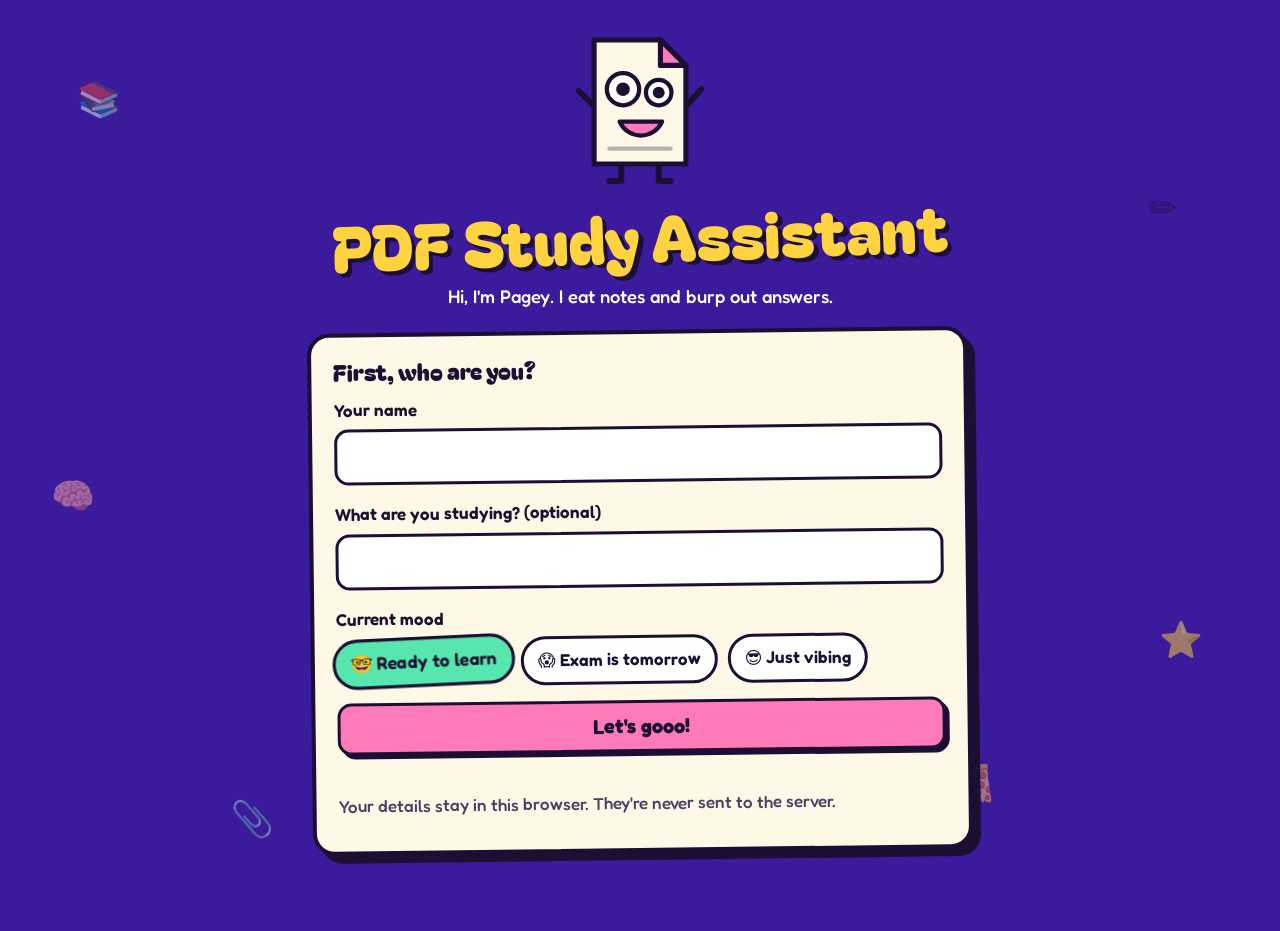
==== docs/index.html @ 6930dab0 "Remove confetti" ====
<!doctype html>
<html lang="en">
<head>
  <meta charset="utf-8">
  <meta name="viewport" content="width=device-width, initial-scale=1">
  <title>PDF Study Assistant</title>
  <link rel="preconnect" href="https://fonts.googleapis.com">
  <link rel="preconnect" href="https://fonts.gstatic.com" crossorigin>
  <link href="https://fonts.googleapis.com/css2?family=Bagel+Fat+One&family=Fredoka:wght@400;500;600;700&display=swap" rel="stylesheet">
  <style>
    :root {
      --bg: #3b1a9c;
      --ink: #1b1033;
      --paper: #fff8e7;
      --white: #ffffff;
      --yellow: #ffd23f;
      --pink: #ff7ab8;
      --mint: #57e6ad;
      --sky: #7fdcf7;
      --error: #a80f3b;
      --success: #0b6b45;
      --muted: #4b3f63;
      --title-font: "Bagel Fat One", "Comic Sans MS", system-ui, sans-serif;
      --body-font: "Fredoka", "Trebuchet MS", system-ui, sans-serif;
      --bounce: cubic-bezier(0.34, 1.7, 0.5, 1);
    }

    * { box-sizing: border-box; }
    [hidden] { display: none !important; }

    body {
      margin: 0;
      min-height: 100vh;
      padding: 28px 16px 56px;
      overflow-x: hidden;
      background: var(--bg);
      color: var(--ink);
      font: 500 17px/1.55 var(--body-font);
    }

    main { position: relative; z-index: 1; max-width: 660px; margin: 0 auto; }
    h1, h2 { margin: 0; font-family: var(--title-font); font-weight: 400; line-height: 1.1; }
    h2 { margin-bottom: 12px; font-size: 1.45rem; }

    /* Floating doodles behind everything. */
    .doodles { position: fixed; inset: 0; overflow: hidden; pointer-events: none; }
    .doodles span {
      position: absolute;
      font-size: 2.2rem;
      opacity: 0.5;
      animation: drift 9s ease-in-out infinite alternate;
    }
    .doodles span:nth-child(1) { top: 8%; left: 6%; }
    .doodles span:nth-child(2) { top: 20%; right: 8%; animation-delay: -2s; }
    .doodles span:nth-child(3) { top: 52%; left: 4%; animation-delay: -4s; }
    .doodles span:nth-child(4) { top: 68%; right: 6%; animation-delay: -6s; }
    .doodles span:nth-child(5) { bottom: 6%; left: 18%; animation-delay: -3s; }
    .doodles span:nth-child(6) { bottom: 10%; right: 22%; animation-delay: -7s; }

    /* The mascot: a small PDF page with googly eyes. */
    .mascot {
      display: block;
      overflow: visible;
      animation: bob 2.4s ease-in-out infinite;
      transform-origin: 50% 100%;
    }
    .mascot .eyes {
      animation: blink 4.5s infinite;
      transform-box: fill-box;
      transform-origin: center;
    }
    .mascot .pupil { transition: transform 0.08s linear; }
    .mascot .arm {
      animation: wave 1.2s ease-in-out infinite alternate;
      transform-box: fill-box;
      transform-origin: 0% 100%;
    }
    .mascot .mouth-oops { display: none; }
    .thinking .mascot { animation: think 0.7s ease-in-out infinite; }
    .happy .mascot { animation: jump 0.55s var(--bounce) 3; }
    .oops .mascot { animation: shake 0.45s ease-in-out 2; }
    .oops .mascot .mouth-smile { display: none; }
    .oops .mascot .mouth-oops { display: block; }

    /* Sticker-style cards. */
    .card {
      margin-bottom: 22px;
      padding: 22px;
      background: var(--paper);
      border: 4px solid var(--ink);
      border-radius: 22px;
      box-shadow: 8px 8px 0 var(--ink);
      animation: pop-in 0.55s var(--bounce) both;
    }
    .card.tilt-left { rotate: -0.7deg; }
    .card.tilt-right { rotate: 0.7deg; }
    .card.shake { animation: shake 0.4s ease-in-out; }

    /* Home page. */
    .hero { text-align: center; color: var(--white); margin-bottom: 20px; }
    .hero .mascot { width: 136px; margin: 0 auto 10px; }
    .hero h1 {
      font-size: clamp(2.5rem, 11vw, 4rem);
      color: var(--yellow);
      text-shadow: 4px 4px 0 var(--ink);
      rotate: -2deg;
    }
    .hero p { margin: 12px 0 0; font-size: 1.15rem; }

    label, legend { display: block; margin-bottom: 6px; padding: 0; font-weight: 600; }
    fieldset { margin: 0 0 16px; padding: 0; border: 0; }
    .field { margin-bottom: 16px; }

    input[type="text"], textarea {
      width: 100%;
      padding: 12px 14px;
      background: var(--white);
      color: var(--ink);
      border: 3px solid var(--ink);
      border-radius: 14px;
      font: inherit;
      transition: transform 0.15s var(--bounce), box-shadow 0.15s;
    }
    input[type="text"]:focus, textarea:focus {
      outline: none;
      transform: translate(-2px, -2px);
      box-shadow: 4px 4px 0 var(--pink);
    }
    textarea { min-height: 100px; resize: vertical; }

    /* Hidden from view, but still usable by keyboard and screen readers. */
    .visually-hidden {
      position: absolute;
      width: 1px;
      height: 1px;
      overflow: hidden;
      clip-path: inset(50%);
      white-space: nowrap;
    }

    .moods { display: flex; flex-wrap: wrap; gap: 10px; }
    .moods label { margin: 0; cursor: pointer; }
    .moods span {
      display: inline-block;
      padding: 8px 14px;
      background: var(--white);
      border: 3px solid var(--ink);
      border-radius: 999px;
      transition: transform 0.15s var(--bounce), background 0.15s;
    }
    .moods label:hover span { transform: rotate(-3deg) scale(1.05); }
    .moods input:checked + span { background: var(--mint); transform: rotate(-2deg) scale(1.05); }
    .moods input:focus-visible + span { outline: 3px solid var(--ink); outline-offset: 3px; }

    .buttons { display: flex; flex-wrap: wrap; gap: 12px; margin-top: 14px; }

    button, .file-button {
      display: inline-block;
      margin: 0;
      padding: 11px 20px;
      background: var(--yellow);
      color: var(--ink);
      border: 3px solid var(--ink);
      border-radius: 14px;
      box-shadow: 4px 4px 0 var(--ink);
      font: 700 1.05rem var(--body-font);
      cursor: pointer;
      transition: transform 0.12s var(--bounce), box-shadow 0.12s;
    }
    button:hover:not(:disabled), .file-button:hover { transform: translate(-2px, -2px) rotate(-1.5deg); box-shadow: 6px 6px 0 var(--ink); }
    button:active:not(:disabled), .file-button:active { transform: translate(4px, 4px) scale(0.97); box-shadow: 0 0 0 var(--ink); }
    button:disabled { opacity: 0.55; cursor: not-allowed; }
    button.pink { background: var(--pink); }
    button.sky, .file-button { background: var(--sky); }
    button.small { padding: 6px 12px; font-size: 0.92rem; box-shadow: 3px 3px 0 var(--ink); }
    #start-button { width: 100%; font-size: 1.25rem; }
    :focus-visible { outline: 3px solid var(--ink); outline-offset: 3px; }
    #file:focus-visible + .file-button { outline: 3px solid var(--ink); outline-offset: 3px; }

    #file-name { margin-left: 4px; overflow-wrap: anywhere; }
    .hint { margin: 0 0 10px; color: var(--muted); }
    .status { min-height: 1.55em; margin: 12px 0 0; font-weight: 600; color: var(--muted); }
    .status.error { color: var(--error); }
    .status.success { color: var(--success); }

    /* Study page. */
    .top-bar { display: flex; align-items: center; gap: 12px; margin-bottom: 20px; color: var(--white); }
    .top-bar .mascot-slot { flex: none; }
    .top-bar .mascot { width: 76px; }
    .top-bar div:not(.mascot-slot) { flex: 1; min-width: 0; }
    .top-bar h1 {
      font-size: clamp(1.5rem, 6vw, 2.1rem);
      color: var(--yellow);
      text-shadow: 3px 3px 0 var(--ink);
      overflow-wrap: anywhere;
    }
    .top-bar p { margin: 4px 0 0; overflow-wrap: anywhere; }

    /* pre-wrap keeps the line breaks in Gemini's answer. */
    #answer { margin: 0; white-space: pre-wrap; overflow-wrap: anywhere; }

    .leaving { animation: fly-out 0.35s ease-in both; }

    @keyframes drift { to { transform: translate(18px, -26px) rotate(22deg); } }
    @keyframes bob { 50% { transform: translateY(-7px) rotate(2deg); } }
    @keyframes blink { 0%, 94%, 100% { transform: scaleY(1); } 97% { transform: scaleY(0.08); } }
    @keyframes wave { to { transform: rotate(-24deg); } }
    @keyframes think { 25% { transform: rotate(-9deg) scale(1.04); } 75% { transform: rotate(9deg) scale(0.97); } }
    @keyframes jump { 45% { transform: translateY(-30px) scale(1.08, 0.94); } }
    @keyframes shake { 20%, 60% { transform: translateX(-8px); } 40%, 80% { transform: translateX(8px); } }
    @keyframes pop-in { from { opacity: 0; transform: scale(0.7) rotate(-4deg); } }
    @keyframes fly-out { to { opacity: 0; transform: translateY(-50px) rotate(4deg) scale(0.85); } }

    /* Respect visitors who turn animations off on their device. */
    @media (prefers-reduced-motion: reduce) {
      *, *::before, *::after { animation: none !important; transition: none !important; }
    }
  </style>
</head>
<body>
  <div class="doodles" aria-hidden="true">
    <span>📚</span><span>✏️</span><span>🧠</span><span>⭐</span><span>📎</span><span>🍕</span>
  </div>

  <!-- The mascot is drawn once here, then copied into each page. -->
  <template id="mascot-template">
    <svg class="mascot" viewBox="0 0 160 190" aria-hidden="true">
      <path d="M58 160v20h-14M102 160v20h14" fill="none" stroke="#1b1033" stroke-width="7" stroke-linecap="round" stroke-linejoin="round"/>
      <path d="M26 92 8 74" fill="none" stroke="#1b1033" stroke-width="7" stroke-linecap="round"/>
      <path class="arm" d="M134 92l18-20" fill="none" stroke="#1b1033" stroke-width="7" stroke-linecap="round"/>
      <path d="M26 14h78l30 30v116H26z" fill="#fff8e7" stroke="#1b1033" stroke-width="6" stroke-linejoin="round"/>
      <path d="M104 14v30h30z" fill="#ff7ab8" stroke="#1b1033" stroke-width="6" stroke-linejoin="round"/>
      <g class="eyes">
        <circle class="eye" cx="60" cy="72" r="19" fill="#fff" stroke="#1b1033" stroke-width="5"/>
        <circle class="eye" cx="102" cy="76" r="15" fill="#fff" stroke="#1b1033" stroke-width="5"/>
        <circle class="pupil" cx="60" cy="72" r="8" fill="#1b1033"/>
        <circle class="pupil" cx="102" cy="76" r="7" fill="#1b1033"/>
      </g>
      <path class="mouth-smile" d="M56 110c10 22 40 22 50 0z" fill="#ff7ab8" stroke="#1b1033" stroke-width="5" stroke-linejoin="round"/>
      <circle class="mouth-oops" cx="80" cy="118" r="10" fill="#1b1033"/>
      <path d="M44 142h72" stroke="#1b1033" stroke-width="5" stroke-linecap="round" opacity="0.3"/>
    </svg>
  </template>

  <main>
    <!-- Home page -->
    <div id="home-view">
      <header class="hero">
        <div class="mascot-slot"></div>
        <h1>PDF Study Assistant</h1>
        <p>Hi, I'm Pagey. I eat notes and burp out answers.</p>
      </header>

      <form id="profile-form" class="card tilt-left" novalidate>
        <h2>First, who are you?</h2>
        <div class="field">
          <label for="name">Your name</label>
          <input id="name" type="text" maxlength="40" autocomplete="given-name" required>
        </div>
        <div class="field">
          <label for="subject">What are you studying? (optional)</label>
          <input id="subject" type="text" maxlength="60" autocomplete="off">
        </div>
        <fieldset>
          <legend>Current mood</legend>
          <div class="moods">
            <label><input class="visually-hidden" type="radio" name="mood" value="ready" checked><span>🤓 Ready to learn</span></label>
            <label><input class="visually-hidden" type="radio" name="mood" value="panic"><span>😱 Exam is tomorrow</span></label>
            <label><input class="visually-hidden" type="radio" name="mood" value="vibes"><span>😎 Just vibing</span></label>
          </div>
        </fieldset>
        <button id="start-button" type="submit" class="pink">Let's gooo!</button>
        <p id="form-status" class="status error" role="alert"></p>
        <p class="hint">Your details stay in this browser. They're never sent to the server.</p>
      </form>
    </div>

    <!-- Main study page -->
    <div id="study-view" hidden>
      <header class="top-bar">
        <div class="mascot-slot"></div>
        <div>
          <h1 id="greeting"></h1>
          <p id="mood-line"></p>
        </div>
        <button id="change-button" type="button" class="small">Not you?</button>
      </header>

      <section class="card tilt-right">
        <h2 id="upload-heading">Feed me your notes</h2>
        <p class="hint">PDF only, up to 2 MB and 20 pages. I have a small tummy.</p>
        <input id="file" class="visually-hidden" type="file" accept="application/pdf,.pdf">
        <label for="file" class="file-button">Choose a PDF</label>
        <span id="file-name"></span>
        <div class="buttons">
          <button id="upload-button" type="button">Gobble it up!</button>
        </div>
        <p id="upload-status" class="status" role="status"></p>
      </section>

      <section id="ask-section" class="card tilt-left" hidden>
        <h2>Ask me anything</h2>
        <label for="question">Your question, up to 500 characters</label>
        <textarea id="question" maxlength="500"></textarea>
        <div class="buttons">
          <button id="ask-button" type="button" class="pink">Ask Pagey</button>
          <button id="quiz-button" type="button" class="sky">Quiz me!</button>
        </div>
        <p id="ask-status" class="status" role="status"></p>
      </section>

      <section id="answer-section" class="card tilt-right" hidden>
        <h2>Pagey says</h2>
        <p id="answer"></p>
      </section>
    </div>
  </main>

  <script>
    // The backend's address on Render. Use http://127.0.0.1:8000 to test locally.
    const API_URL = "https://pdf-study-assistant-ngor.onrender.com";

    const MAX_PDF_BYTES = 2 * 1024 * 1024;
    const QUIZ_REQUEST = "Make a quiz from these notes.";
    const PROFILE_KEY = "study-profile";
    const MOOD_LINES = {
      ready: "Love the energy. Let's learn something.",
      panic: "Deep breaths. We can still save this.",
      vibes: "No pressure. We're just hanging out with some notes.",
    };
    const THINKING_LINES = [
      "Chewing on your notes...",
      "Asking my two brain cells...",
      "Flipping pages very fast...",
      "Almost there, probably...",
    ];

    const reducedMotion = matchMedia("(prefers-reduced-motion: reduce)").matches;

    const homeView = document.getElementById("home-view");
    const studyView = document.getElementById("study-view");
    const profileForm = document.getElementById("profile-form");
    const nameInput = document.getElementById("name");
    const subjectInput = document.getElementById("subject");
    const formStatus = document.getElementById("form-status");
    const greeting = document.getElementById("greeting");
    const moodLine = document.getElementById("mood-line");
    const uploadHeading = document.getElementById("upload-heading");
    const changeButton = document.getElementById("change-button");
    const fileInput = document.getElementById("file");
    const fileName = document.getElementById("file-name");
    const uploadButton = document.getElementById("upload-button");
    const uploadStatus = document.getElementById("upload-status");
    const askSection = document.getElementById("ask-section");
    const questionInput = document.getElementById("question");
    const askButton = document.getElementById("ask-button");
    const quizButton = document.getElementById("quiz-button");
    const askStatus = document.getElementById("ask-status");
    const answerSection = document.getElementById("answer-section");
    const answerText = document.getElementById("answer");

    let docId = null; // set after a successful upload
    let moodTimer = null;

    // Put a copy of the mascot on each page.
    const mascotTemplate = document.getElementById("mascot-template");
    document.querySelectorAll(".mascot-slot").forEach((slot) => {
      slot.append(mascotTemplate.content.cloneNode(true));
    });

    // Changes Pagey's animation: "thinking", "happy", "oops", or "" for normal.
    function setMood(mood) {
      clearTimeout(moodTimer);
      document.body.classList.remove("thinking", "happy", "oops");
      if (mood) document.body.classList.add(mood);
      if (mood === "happy" || mood === "oops") {
        moodTimer = setTimeout(() => setMood(""), 1800);
      }
    }

    // Moves each pupil a little towards the mouse.
    function followPointer(event) {
      document.querySelectorAll(".mascot").forEach((mascot) => {
        const eyes = mascot.querySelectorAll(".eye");
        mascot.querySelectorAll(".pupil").forEach((pupil, index) => {
          const box = eyes[index].getBoundingClientRect();
          if (!box.width) return; // this mascot's page is hidden
          const x = event.clientX - (box.left + box.width / 2);
          const y = event.clientY - (box.top + box.height / 2);
          const angle = Math.atan2(y, x);
          const reach = Math.min(8, Math.hypot(x, y) / 20);
          pupil.style.transform = `translate(${Math.cos(angle) * reach}px, ${Math.sin(angle) * reach}px)`;
        });
      });
    }

    // Restarts a card's animation, for example when a new answer arrives.
    function replayAnimation(element, className) {
      element.classList.remove(className);
      void element.offsetWidth; // forces the browser to notice the removal
      element.classList.add(className);
    }

    // Browser storage can be blocked, so the page must work without it.
    function loadProfile() {
      try {
        return JSON.parse(localStorage.getItem(PROFILE_KEY));
      } catch {
        return null;
      }
    }

    function saveProfile(profile) {
      try {
        localStorage.setItem(PROFILE_KEY, JSON.stringify(profile));
      } catch {
        // Nothing to do: the visitor just retypes their name next time.
      }
    }

    function fillForm(profile) {
      if (!profile) return;
      nameInput.value = profile.name || "";
      subjectInput.value = profile.subject || "";
      const moodInput = profileForm.querySelector(`input[value="${profile.mood}"]`);
      if (moodInput) moodInput.checked = true;
    }

    // Plays the exit animation on one page, then shows the other.
    function switchView(from, to) {
      from.classList.add("leaving");
      setTimeout(() => {
        from.classList.remove("leaving");
        from.hidden = true;
        to.hidden = false;
        scrollTo(0, 0);
      }, reducedMotion ? 0 : 340);
    }

    function startStudying(event) {
      event.preventDefault();
      const name = nameInput.value.trim();
      if (!name) {
        formStatus.textContent = "Pagey needs a name to call you!";
        replayAnimation(profileForm, "shake");
        setMood("oops");
        nameInput.focus();
        return;
      }

      const subject = subjectInput.value.trim();
      const mood = new FormData(profileForm).get("mood");
      saveProfile({ name, subject, mood });

      // textContent shows names as plain text, so any HTML in them can't run.
      formStatus.textContent = "";
      greeting.textContent = `Hey ${name}!`;
      moodLine.textContent = MOOD_LINES[mood];
      uploadHeading.textContent = subject ? `Feed me your ${subject} notes` : "Feed me your notes";
      setMood("happy");
      switchView(homeView, studyView);
    }

    function showStatus(element, message, type = "") {
      element.textContent = message;
      element.className = `status ${type}`;
    }

    // Sends a request and turns every kind of failure into a readable message.
    async function callApi(path, options) {
      let response;
      try {
        response = await fetch(API_URL + path, options);
      } catch {
        throw new Error("Couldn't reach the server. Please try again in a minute.");
      }

      const data = await response.json().catch(() => ({}));
      if (!response.ok) {
        const hasMessage = typeof data.detail === "string";
        throw new Error(hasMessage ? data.detail : "Something went wrong. Please try again.");
      }
      return data;
    }

    function showError(element, message) {
      showStatus(element, message, "error");
      setMood("oops");
    }

    async function uploadPdf() {
      const file = fileInput.files[0];
      if (!file) {
        showError(uploadStatus, "Please choose a PDF first.");
        return;
      }
      // Checked again on the server, because browser code can be bypassed.
      if (file.size > MAX_PDF_BYTES) {
        showError(uploadStatus, "That PDF is too big. The limit is 2 MB.");
        return;
      }

      const formData = new FormData();
      formData.append("file", file);

      uploadButton.disabled = true;
      setMood("thinking");
      showStatus(uploadStatus, "Nom nom. This can take up to a minute if the server is asleep.");
      try {
        const data = await callApi("/upload", { method: "POST", body: formData });
        docId = data.doc_id;
        askSection.hidden = false;
        showStatus(uploadStatus, `Delicious! ${file.name} is ready.`, "success");
        setMood("happy");
      } catch (error) {
        showError(uploadStatus, error.message);
      } finally {
        uploadButton.disabled = false;
      }
    }

    async function askQuestion(question) {
      if (!question.trim()) {
        showError(askStatus, "Please type a question.");
        return;
      }

      askButton.disabled = true;
      quizButton.disabled = true;
      setMood("thinking");

      // Shows a new silly line every couple of seconds while we wait.
      let lineNumber = 0;
      showStatus(askStatus, THINKING_LINES[0]);
      const thinkingTimer = setInterval(() => {
        lineNumber = (lineNumber + 1) % THINKING_LINES.length;
        showStatus(askStatus, THINKING_LINES[lineNumber]);
      }, 2000);

      try {
        const data = await callApi("/ask", {
          method: "POST",
          headers: { "Content-Type": "application/json" },
          body: JSON.stringify({ doc_id: docId, question }),
        });
        clearInterval(thinkingTimer);
        // textContent shows the answer as plain text, so any HTML in it can't run.
        answerText.textContent = data.answer;
        answerSection.hidden = false;
        replayAnimation(answerSection, "card");
        showStatus(askStatus, "");
        setMood("happy");
        answerSection.scrollIntoView({ behavior: reducedMotion ? "auto" : "smooth", block: "nearest" });
      } catch (error) {
        clearInterval(thinkingTimer);
        showError(askStatus, error.message);
      } finally {
        askButton.disabled = false;
        quizButton.disabled = false;
      }
    }

    profileForm.addEventListener("submit", startStudying);
    changeButton.addEventListener("click", () => switchView(studyView, homeView));
    fileInput.addEventListener("change", () => {
      fileName.textContent = fileInput.files[0] ? fileInput.files[0].name : "";
    });
    uploadButton.addEventListener("click", uploadPdf);
    askButton.addEventListener("click", () => askQuestion(questionInput.value));
    quizButton.addEventListener("click", () => askQuestion(QUIZ_REQUEST));
    if (!reducedMotion) addEventListener("pointermove", followPointer);

    fillForm(loadProfile());
  </script>
</body>
</html>
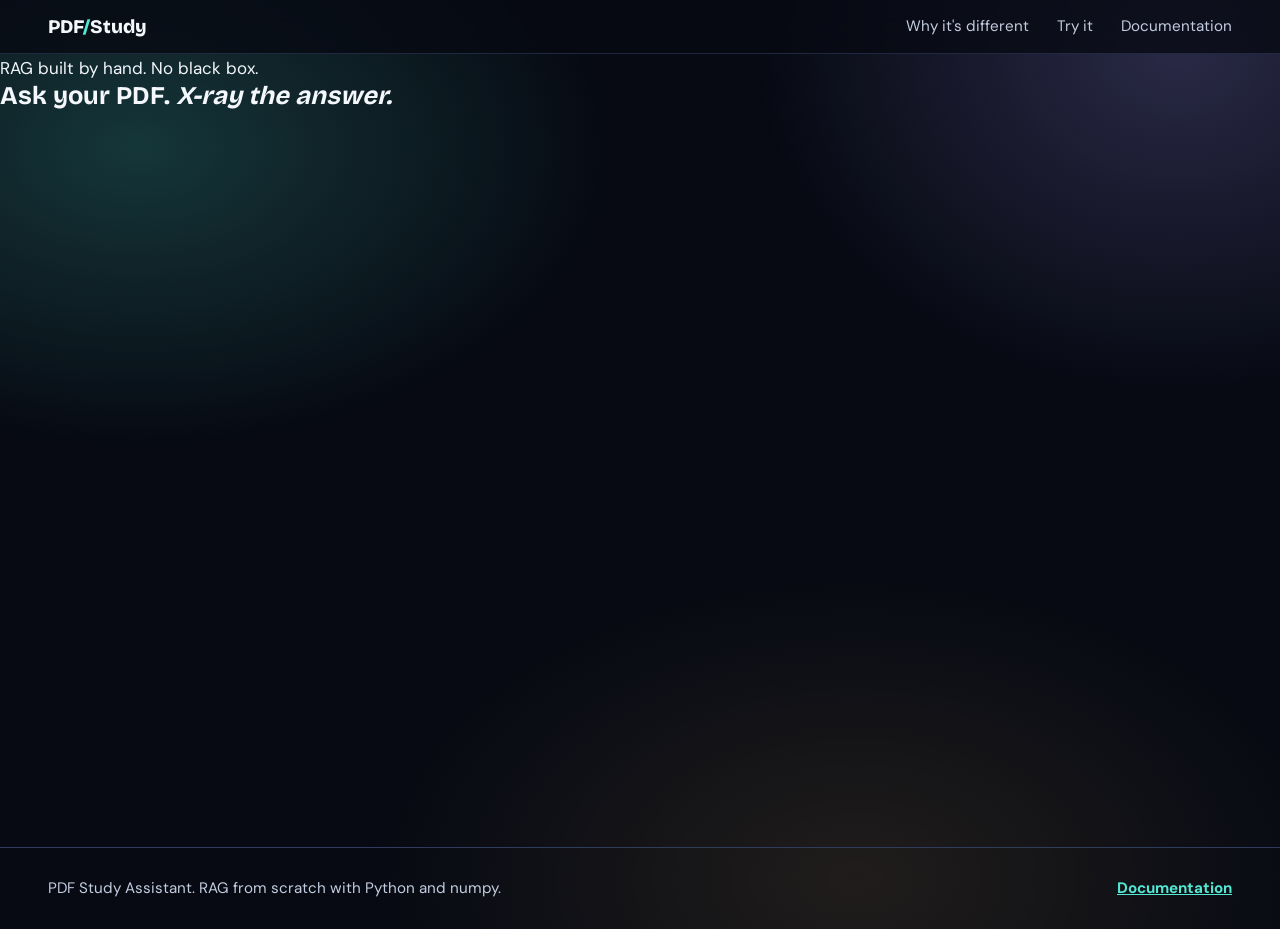
==== commit 14c3880b: "feat: add main page structure" ====
--- a/docs/index.html
+++ b/docs/index.html
@@ -4,573 +4,138 @@
   <meta charset="utf-8">
   <meta name="viewport" content="width=device-width, initial-scale=1">
   <title>PDF Study Assistant</title>
+  <meta name="description" content="Ask questions about your PDF. Every answer comes from your document, with page numbers, and an X-ray view of how it was found.">
+  <script>document.documentElement.classList.add("js");</script>
   <link rel="preconnect" href="https://fonts.googleapis.com">
   <link rel="preconnect" href="https://fonts.gstatic.com" crossorigin>
-  <link href="https://fonts.googleapis.com/css2?family=Bagel+Fat+One&family=Fredoka:wght@400;500;600;700&display=swap" rel="stylesheet">
-  <style>
-    :root {
-      --bg: #3b1a9c;
-      --ink: #1b1033;
-      --paper: #fff8e7;
-      --white: #ffffff;
-      --yellow: #ffd23f;
-      --pink: #ff7ab8;
-      --mint: #57e6ad;
-      --sky: #7fdcf7;
-      --error: #a80f3b;
-      --success: #0b6b45;
-      --muted: #4b3f63;
-      --title-font: "Bagel Fat One", "Comic Sans MS", system-ui, sans-serif;
-      --body-font: "Fredoka", "Trebuchet MS", system-ui, sans-serif;
-      --bounce: cubic-bezier(0.34, 1.7, 0.5, 1);
-    }
-
-    * { box-sizing: border-box; }
-    [hidden] { display: none !important; }
-
-    body {
-      margin: 0;
-      min-height: 100vh;
-      padding: 28px 16px 56px;
-      overflow-x: hidden;
-      background: var(--bg);
-      color: var(--ink);
-      font: 500 17px/1.55 var(--body-font);
-    }
-
-    main { position: relative; z-index: 1; max-width: 660px; margin: 0 auto; }
-    h1, h2 { margin: 0; font-family: var(--title-font); font-weight: 400; line-height: 1.1; }
-    h2 { margin-bottom: 12px; font-size: 1.45rem; }
-
-    /* Floating doodles behind everything. */
-    .doodles { position: fixed; inset: 0; overflow: hidden; pointer-events: none; }
-    .doodles span {
-      position: absolute;
-      font-size: 2.2rem;
-      opacity: 0.5;
-      animation: drift 9s ease-in-out infinite alternate;
-    }
-    .doodles span:nth-child(1) { top: 8%; left: 6%; }
-    .doodles span:nth-child(2) { top: 20%; right: 8%; animation-delay: -2s; }
-    .doodles span:nth-child(3) { top: 52%; left: 4%; animation-delay: -4s; }
-    .doodles span:nth-child(4) { top: 68%; right: 6%; animation-delay: -6s; }
-    .doodles span:nth-child(5) { bottom: 6%; left: 18%; animation-delay: -3s; }
-    .doodles span:nth-child(6) { bottom: 10%; right: 22%; animation-delay: -7s; }
-
-    /* The mascot: a small PDF page with googly eyes. */
-    .mascot {
-      display: block;
-      overflow: visible;
-      animation: bob 2.4s ease-in-out infinite;
-      transform-origin: 50% 100%;
-    }
-    .mascot .eyes {
-      animation: blink 4.5s infinite;
-      transform-box: fill-box;
-      transform-origin: center;
-    }
-    .mascot .pupil { transition: transform 0.08s linear; }
-    .mascot .arm {
-      animation: wave 1.2s ease-in-out infinite alternate;
-      transform-box: fill-box;
-      transform-origin: 0% 100%;
-    }
-    .mascot .mouth-oops { display: none; }
-    .thinking .mascot { animation: think 0.7s ease-in-out infinite; }
-    .happy .mascot { animation: jump 0.55s var(--bounce) 3; }
-    .oops .mascot { animation: shake 0.45s ease-in-out 2; }
-    .oops .mascot .mouth-smile { display: none; }
-    .oops .mascot .mouth-oops { display: block; }
-
-    /* Sticker-style cards. */
-    .card {
-      margin-bottom: 22px;
-      padding: 22px;
-      background: var(--paper);
-      border: 4px solid var(--ink);
-      border-radius: 22px;
-      box-shadow: 8px 8px 0 var(--ink);
-      animation: pop-in 0.55s var(--bounce) both;
-    }
-    .card.tilt-left { rotate: -0.7deg; }
-    .card.tilt-right { rotate: 0.7deg; }
-    .card.shake { animation: shake 0.4s ease-in-out; }
-
-    /* Home page. */
-    .hero { text-align: center; color: var(--white); margin-bottom: 20px; }
-    .hero .mascot { width: 136px; margin: 0 auto 10px; }
-    .hero h1 {
-      font-size: clamp(2.5rem, 11vw, 4rem);
-      color: var(--yellow);
-      text-shadow: 4px 4px 0 var(--ink);
-      rotate: -2deg;
-    }
-    .hero p { margin: 12px 0 0; font-size: 1.15rem; }
-
-    label, legend { display: block; margin-bottom: 6px; padding: 0; font-weight: 600; }
-    fieldset { margin: 0 0 16px; padding: 0; border: 0; }
-    .field { margin-bottom: 16px; }
-
-    input[type="text"], textarea {
-      width: 100%;
-      padding: 12px 14px;
-      background: var(--white);
-      color: var(--ink);
-      border: 3px solid var(--ink);
-      border-radius: 14px;
-      font: inherit;
-      transition: transform 0.15s var(--bounce), box-shadow 0.15s;
-    }
-    input[type="text"]:focus, textarea:focus {
-      outline: none;
-      transform: translate(-2px, -2px);
-      box-shadow: 4px 4px 0 var(--pink);
-    }
-    textarea { min-height: 100px; resize: vertical; }
-
-    /* Hidden from view, but still usable by keyboard and screen readers. */
-    .visually-hidden {
-      position: absolute;
-      width: 1px;
-      height: 1px;
-      overflow: hidden;
-      clip-path: inset(50%);
-      white-space: nowrap;
-    }
-
-    .moods { display: flex; flex-wrap: wrap; gap: 10px; }
-    .moods label { margin: 0; cursor: pointer; }
-    .moods span {
-      display: inline-block;
-      padding: 8px 14px;
-      background: var(--white);
-      border: 3px solid var(--ink);
-      border-radius: 999px;
-      transition: transform 0.15s var(--bounce), background 0.15s;
-    }
-    .moods label:hover span { transform: rotate(-3deg) scale(1.05); }
-    .moods input:checked + span { background: var(--mint); transform: rotate(-2deg) scale(1.05); }
-    .moods input:focus-visible + span { outline: 3px solid var(--ink); outline-offset: 3px; }
-
-    .buttons { display: flex; flex-wrap: wrap; gap: 12px; margin-top: 14px; }
-
-    button, .file-button {
-      display: inline-block;
-      margin: 0;
-      padding: 11px 20px;
-      background: var(--yellow);
-      color: var(--ink);
-      border: 3px solid var(--ink);
-      border-radius: 14px;
-      box-shadow: 4px 4px 0 var(--ink);
-      font: 700 1.05rem var(--body-font);
-      cursor: pointer;
-      transition: transform 0.12s var(--bounce), box-shadow 0.12s;
-    }
-    button:hover:not(:disabled), .file-button:hover { transform: translate(-2px, -2px) rotate(-1.5deg); box-shadow: 6px 6px 0 var(--ink); }
-    button:active:not(:disabled), .file-button:active { transform: translate(4px, 4px) scale(0.97); box-shadow: 0 0 0 var(--ink); }
-    button:disabled { opacity: 0.55; cursor: not-allowed; }
-    button.pink { background: var(--pink); }
-    button.sky, .file-button { background: var(--sky); }
-    button.small { padding: 6px 12px; font-size: 0.92rem; box-shadow: 3px 3px 0 var(--ink); }
-    #start-button { width: 100%; font-size: 1.25rem; }
-    :focus-visible { outline: 3px solid var(--ink); outline-offset: 3px; }
-    #file:focus-visible + .file-button { outline: 3px solid var(--ink); outline-offset: 3px; }
-
-    #file-name { margin-left: 4px; overflow-wrap: anywhere; }
-    .hint { margin: 0 0 10px; color: var(--muted); }
-    .status { min-height: 1.55em; margin: 12px 0 0; font-weight: 600; color: var(--muted); }
-    .status.error { color: var(--error); }
-    .status.success { color: var(--success); }
-
-    /* Study page. */
-    .top-bar { display: flex; align-items: center; gap: 12px; margin-bottom: 20px; color: var(--white); }
-    .top-bar .mascot-slot { flex: none; }
-    .top-bar .mascot { width: 76px; }
-    .top-bar div:not(.mascot-slot) { flex: 1; min-width: 0; }
-    .top-bar h1 {
-      font-size: clamp(1.5rem, 6vw, 2.1rem);
-      color: var(--yellow);
-      text-shadow: 3px 3px 0 var(--ink);
-      overflow-wrap: anywhere;
-    }
-    .top-bar p { margin: 4px 0 0; overflow-wrap: anywhere; }
-
-    /* pre-wrap keeps the line breaks in Gemini's answer. */
-    #answer { margin: 0; white-space: pre-wrap; overflow-wrap: anywhere; }
-
-    .leaving { animation: fly-out 0.35s ease-in both; }
-
-    @keyframes drift { to { transform: translate(18px, -26px) rotate(22deg); } }
-    @keyframes bob { 50% { transform: translateY(-7px) rotate(2deg); } }
-    @keyframes blink { 0%, 94%, 100% { transform: scaleY(1); } 97% { transform: scaleY(0.08); } }
-    @keyframes wave { to { transform: rotate(-24deg); } }
-    @keyframes think { 25% { transform: rotate(-9deg) scale(1.04); } 75% { transform: rotate(9deg) scale(0.97); } }
-    @keyframes jump { 45% { transform: translateY(-30px) scale(1.08, 0.94); } }
-    @keyframes shake { 20%, 60% { transform: translateX(-8px); } 40%, 80% { transform: translateX(8px); } }
-    @keyframes pop-in { from { opacity: 0; transform: scale(0.7) rotate(-4deg); } }
-    @keyframes fly-out { to { opacity: 0; transform: translateY(-50px) rotate(4deg) scale(0.85); } }
-
-    /* Respect visitors who turn animations off on their device. */
-    @media (prefers-reduced-motion: reduce) {
-      *, *::before, *::after { animation: none !important; transition: none !important; }
-    }
-  </style>
+  <link href="https://fonts.googleapis.com/css2?family=Bricolage+Grotesque:opsz,wght@12..96,600;12..96,800&family=DM+Sans:wght@400;500;700&family=JetBrains+Mono:wght@400;600&display=swap" rel="stylesheet">
+  <link rel="stylesheet" href="css/base.css">
+  <link rel="stylesheet" href="css/app.css">
 </head>
 <body>
-  <div class="doodles" aria-hidden="true">
-    <span>📚</span><span>✏️</span><span>🧠</span><span>⭐</span><span>📎</span><span>🍕</span>
-  </div>
+  <div class="bg-gradient" aria-hidden="true"></div>
+  <canvas id="particles" aria-hidden="true"></canvas>
 
-  <!-- The mascot is drawn once here, then copied into each page. -->
-  <template id="mascot-template">
-    <svg class="mascot" viewBox="0 0 160 190" aria-hidden="true">
-      <path d="M58 160v20h-14M102 160v20h14" fill="none" stroke="#1b1033" stroke-width="7" stroke-linecap="round" stroke-linejoin="round"/>
-      <path d="M26 92 8 74" fill="none" stroke="#1b1033" stroke-width="7" stroke-linecap="round"/>
-      <path class="arm" d="M134 92l18-20" fill="none" stroke="#1b1033" stroke-width="7" stroke-linecap="round"/>
-      <path d="M26 14h78l30 30v116H26z" fill="#fff8e7" stroke="#1b1033" stroke-width="6" stroke-linejoin="round"/>
-      <path d="M104 14v30h30z" fill="#ff7ab8" stroke="#1b1033" stroke-width="6" stroke-linejoin="round"/>
-      <g class="eyes">
-        <circle class="eye" cx="60" cy="72" r="19" fill="#fff" stroke="#1b1033" stroke-width="5"/>
-        <circle class="eye" cx="102" cy="76" r="15" fill="#fff" stroke="#1b1033" stroke-width="5"/>
-        <circle class="pupil" cx="60" cy="72" r="8" fill="#1b1033"/>
-        <circle class="pupil" cx="102" cy="76" r="7" fill="#1b1033"/>
-      </g>
-      <path class="mouth-smile" d="M56 110c10 22 40 22 50 0z" fill="#ff7ab8" stroke="#1b1033" stroke-width="5" stroke-linejoin="round"/>
-      <circle class="mouth-oops" cx="80" cy="118" r="10" fill="#1b1033"/>
-      <path d="M44 142h72" stroke="#1b1033" stroke-width="5" stroke-linecap="round" opacity="0.3"/>
-    </svg>
-  </template>
+  <header class="nav">
+    <a class="brand" href="#top">PDF<span>/</span>Study</a>
+    <nav aria-label="Main">
+      <a href="#why">Why it's different</a>
+      <a href="#assistant">Try it</a>
+      <a href="documentation.html">Documentation</a>
+    </nav>
+  </header>
 
-  <main>
-    <!-- Home page -->
-    <div id="home-view">
-      <header class="hero">
-        <div class="mascot-slot"></div>
-        <h1>PDF Study Assistant</h1>
-        <p>Hi, I'm Pagey. I eat notes and burp out answers.</p>
-      </header>
+  <main id="top">
+    <section class="hero">
+      <p class="eyebrow">RAG built by hand. No black box.</p>
+      <h1 class="hero-title" data-words>Ask your PDF. <em>X-ray the answer.</em></h1>
+      <p class="hero-text reveal">Upload your notes and ask anything. Answers come only from your document, with page numbers, and you can watch every step of the search.</p>
+      <div class="hero-actions reveal">
+        <a class="button primary" href="#assistant">Upload a PDF</a>
+        <a class="button ghost" href="documentation.html">Learn how it works</a>
+      </div>
+      <ol class="flow reveal" aria-label="The pipeline: question, vector, scores, top 3, answer">
+        <li>Question</li><li>Vector</li><li>Scores</li><li>Top 3</li><li>Answer</li>
+      </ol>
+    </section>
 
-      <form id="profile-form" class="card tilt-left" novalidate>
-        <h2>First, who are you?</h2>
-        <div class="field">
-          <label for="name">Your name</label>
-          <input id="name" type="text" maxlength="40" autocomplete="given-name" required>
+    <section class="features" id="why">
+      <h2 class="section-title reveal">Three promises</h2>
+      <div class="feature-grid">
+        <article class="feature reveal">
+          <span class="feature-tag">01</span>
+          <h3>Citations</h3>
+          <p>Every answer shows the exact passages it used and the page they came from. You can check it yourself.</p>
+        </article>
+        <article class="feature reveal">
+          <span class="feature-tag">02</span>
+          <h3>RAG X-ray</h3>
+          <p>See your question become numbers, get compared with your document, and turn into an answer. All real data.</p>
+        </article>
+        <article class="feature reveal">
+          <span class="feature-tag">03</span>
+          <h3>No guessing</h3>
+          <p>If the answer isn't in your PDF, it says "Not found in your document". It won't make something up.</p>
+        </article>
+      </div>
+    </section>
+
+    <section class="assistant" id="assistant">
+      <h2 class="section-title reveal">Try it</h2>
+      <div class="workspace">
+        <div class="column">
+          <div class="card reveal" id="upload-card">
+            <h3>1. Upload your PDF</h3>
+            <label class="dropzone" id="dropzone">
+              <input type="file" id="file-input" accept="application/pdf,.pdf">
+              <strong id="dropzone-title">Drop a PDF here, or tap to choose</strong>
+              <span id="dropzone-hint">Up to 2 MB and 20 pages. It must have real text, not scanned images.</span>
+            </label>
+            <p class="status" id="upload-status" role="status"></p>
+          </div>
+
+          <div class="card reveal">
+            <h3>2. Ask a question</h3>
+            <div class="chat" id="chat" aria-live="polite">
+              <p class="chat-empty" id="chat-empty">Your answers and their sources will appear here.</p>
+            </div>
+            <form id="ask-form">
+              <label class="sr-only" for="question">Your question</label>
+              <textarea id="question" rows="2" maxlength="500" placeholder="Upload a PDF first" disabled></textarea>
+              <div class="ask-row">
+                <span class="counter" id="counter">0 / 500</span>
+                <button class="button primary" id="ask-button" type="submit" disabled>Ask</button>
+              </div>
+            </form>
+          </div>
         </div>
-        <div class="field">
-          <label for="subject">What are you studying? (optional)</label>
-          <input id="subject" type="text" maxlength="60" autocomplete="off">
-        </div>
-        <fieldset>
-          <legend>Current mood</legend>
-          <div class="moods">
-            <label><input class="visually-hidden" type="radio" name="mood" value="ready" checked><span>🤓 Ready to learn</span></label>
-            <label><input class="visually-hidden" type="radio" name="mood" value="panic"><span>😱 Exam is tomorrow</span></label>
-            <label><input class="visually-hidden" type="radio" name="mood" value="vibes"><span>😎 Just vibing</span></label>
+
+        <aside class="card xray reveal" id="xray" aria-label="RAG X-ray">
+          <div class="xray-head">
+            <h3>RAG X-ray</h3>
+            <button class="button small ghost" id="xray-replay" type="button" hidden>Replay</button>
           </div>
-        </fieldset>
-        <button id="start-button" type="submit" class="pink">Let's gooo!</button>
-        <p id="form-status" class="status error" role="alert"></p>
-        <p class="hint">Your details stay in this browser. They're never sent to the server.</p>
-      </form>
-    </div>
-
-    <!-- Main study page -->
-    <div id="study-view" hidden>
-      <header class="top-bar">
-        <div class="mascot-slot"></div>
-        <div>
-          <h1 id="greeting"></h1>
-          <p id="mood-line"></p>
-        </div>
-        <button id="change-button" type="button" class="small">Not you?</button>
-      </header>
-
-      <section class="card tilt-right">
-        <h2 id="upload-heading">Feed me your notes</h2>
-        <p class="hint">PDF only, up to 2 MB and 20 pages. I have a small tummy.</p>
-        <input id="file" class="visually-hidden" type="file" accept="application/pdf,.pdf">
-        <label for="file" class="file-button">Choose a PDF</label>
-        <span id="file-name"></span>
-        <div class="buttons">
-          <button id="upload-button" type="button">Gobble it up!</button>
-        </div>
-        <p id="upload-status" class="status" role="status"></p>
-      </section>
-
-      <section id="ask-section" class="card tilt-left" hidden>
-        <h2>Ask me anything</h2>
-        <label for="question">Your question, up to 500 characters</label>
-        <textarea id="question" maxlength="500"></textarea>
-        <div class="buttons">
-          <button id="ask-button" type="button" class="pink">Ask Pagey</button>
-          <button id="quiz-button" type="button" class="sky">Quiz me!</button>
-        </div>
-        <p id="ask-status" class="status" role="status"></p>
-      </section>
-
-      <section id="answer-section" class="card tilt-right" hidden>
-        <h2>Pagey says</h2>
-        <p id="answer"></p>
-      </section>
-    </div>
+          <p class="xray-empty" id="xray-empty">Ask a question and this panel will replay what really happened, step by step.</p>
+          <ol class="xray-steps" id="xray-steps" hidden>
+            <li class="xray-step" data-step="question">
+              <h4>Your question</h4>
+              <p class="xray-question" id="xray-question"></p>
+            </li>
+            <li class="xray-step" data-step="vector">
+              <h4>Question becomes a vector</h4>
+              <div class="vector-bars" id="xray-vector"></div>
+              <p class="xray-note" id="xray-vector-note"></p>
+            </li>
+            <li class="xray-step" data-step="scores">
+              <h4>Similarity scores</h4>
+              <div class="score-list" id="xray-scores"></div>
+              <p class="xray-note" id="xray-scores-note"></p>
+            </li>
+            <li class="xray-step" data-step="top">
+              <h4>Top 3 chunks</h4>
+              <div class="top-list" id="xray-top"></div>
+            </li>
+            <li class="xray-step" data-step="answer">
+              <h4>Answer</h4>
+              <p class="xray-answer" id="xray-answer"></p>
+            </li>
+          </ol>
+        </aside>
+      </div>
+    </section>
   </main>
 
-  <script>
-    // The backend's address on Render. Use http://127.0.0.1:8000 to test locally.
-    const API_URL = "https://pdf-study-assistant-ngor.onrender.com";
+  <footer class="footer">
+    <p>PDF Study Assistant. RAG from scratch with Python and numpy.</p>
+    <a href="documentation.html">Documentation</a>
+  </footer>
 
-    const MAX_PDF_BYTES = 2 * 1024 * 1024;
-    const QUIZ_REQUEST = "Make a quiz from these notes.";
-    const PROFILE_KEY = "study-profile";
-    const MOOD_LINES = {
-      ready: "Love the energy. Let's learn something.",
-      panic: "Deep breaths. We can still save this.",
-      vibes: "No pressure. We're just hanging out with some notes.",
-    };
-    const THINKING_LINES = [
-      "Chewing on your notes...",
-      "Asking my two brain cells...",
-      "Flipping pages very fast...",
-      "Almost there, probably...",
-    ];
-
-    const reducedMotion = matchMedia("(prefers-reduced-motion: reduce)").matches;
-
-    const homeView = document.getElementById("home-view");
-    const studyView = document.getElementById("study-view");
-    const profileForm = document.getElementById("profile-form");
-    const nameInput = document.getElementById("name");
-    const subjectInput = document.getElementById("subject");
-    const formStatus = document.getElementById("form-status");
-    const greeting = document.getElementById("greeting");
-    const moodLine = document.getElementById("mood-line");
-    const uploadHeading = document.getElementById("upload-heading");
-    const changeButton = document.getElementById("change-button");
-    const fileInput = document.getElementById("file");
-    const fileName = document.getElementById("file-name");
-    const uploadButton = document.getElementById("upload-button");
-    const uploadStatus = document.getElementById("upload-status");
-    const askSection = document.getElementById("ask-section");
-    const questionInput = document.getElementById("question");
-    const askButton = document.getElementById("ask-button");
-    const quizButton = document.getElementById("quiz-button");
-    const askStatus = document.getElementById("ask-status");
-    const answerSection = document.getElementById("answer-section");
-    const answerText = document.getElementById("answer");
-
-    let docId = null; // set after a successful upload
-    let moodTimer = null;
-
-    // Put a copy of the mascot on each page.
-    const mascotTemplate = document.getElementById("mascot-template");
-    document.querySelectorAll(".mascot-slot").forEach((slot) => {
-      slot.append(mascotTemplate.content.cloneNode(true));
-    });
-
-    // Changes Pagey's animation: "thinking", "happy", "oops", or "" for normal.
-    function setMood(mood) {
-      clearTimeout(moodTimer);
-      document.body.classList.remove("thinking", "happy", "oops");
-      if (mood) document.body.classList.add(mood);
-      if (mood === "happy" || mood === "oops") {
-        moodTimer = setTimeout(() => setMood(""), 1800);
-      }
-    }
-
-    // Moves each pupil a little towards the mouse.
-    function followPointer(event) {
-      document.querySelectorAll(".mascot").forEach((mascot) => {
-        const eyes = mascot.querySelectorAll(".eye");
-        mascot.querySelectorAll(".pupil").forEach((pupil, index) => {
-          const box = eyes[index].getBoundingClientRect();
-          if (!box.width) return; // this mascot's page is hidden
-          const x = event.clientX - (box.left + box.width / 2);
-          const y = event.clientY - (box.top + box.height / 2);
-          const angle = Math.atan2(y, x);
-          const reach = Math.min(8, Math.hypot(x, y) / 20);
-          pupil.style.transform = `translate(${Math.cos(angle) * reach}px, ${Math.sin(angle) * reach}px)`;
-        });
-      });
-    }
-
-    // Restarts a card's animation, for example when a new answer arrives.
-    function replayAnimation(element, className) {
-      element.classList.remove(className);
-      void element.offsetWidth; // forces the browser to notice the removal
-      element.classList.add(className);
-    }
-
-    // Browser storage can be blocked, so the page must work without it.
-    function loadProfile() {
-      try {
-        return JSON.parse(localStorage.getItem(PROFILE_KEY));
-      } catch {
-        return null;
-      }
-    }
-
-    function saveProfile(profile) {
-      try {
-        localStorage.setItem(PROFILE_KEY, JSON.stringify(profile));
-      } catch {
-        // Nothing to do: the visitor just retypes their name next time.
-      }
-    }
-
-    function fillForm(profile) {
-      if (!profile) return;
-      nameInput.value = profile.name || "";
-      subjectInput.value = profile.subject || "";
-      const moodInput = profileForm.querySelector(`input[value="${profile.mood}"]`);
-      if (moodInput) moodInput.checked = true;
-    }
-
-    // Plays the exit animation on one page, then shows the other.
-    function switchView(from, to) {
-      from.classList.add("leaving");
-      setTimeout(() => {
-        from.classList.remove("leaving");
-        from.hidden = true;
-        to.hidden = false;
-        scrollTo(0, 0);
-      }, reducedMotion ? 0 : 340);
-    }
-
-    function startStudying(event) {
-      event.preventDefault();
-      const name = nameInput.value.trim();
-      if (!name) {
-        formStatus.textContent = "Pagey needs a name to call you!";
-        replayAnimation(profileForm, "shake");
-        setMood("oops");
-        nameInput.focus();
-        return;
-      }
-
-      const subject = subjectInput.value.trim();
-      const mood = new FormData(profileForm).get("mood");
-      saveProfile({ name, subject, mood });
-
-      // textContent shows names as plain text, so any HTML in them can't run.
-      formStatus.textContent = "";
-      greeting.textContent = `Hey ${name}!`;
-      moodLine.textContent = MOOD_LINES[mood];
-      uploadHeading.textContent = subject ? `Feed me your ${subject} notes` : "Feed me your notes";
-      setMood("happy");
-      switchView(homeView, studyView);
-    }
-
-    function showStatus(element, message, type = "") {
-      element.textContent = message;
-      element.className = `status ${type}`;
-    }
-
-    // Sends a request and turns every kind of failure into a readable message.
-    async function callApi(path, options) {
-      let response;
-      try {
-        response = await fetch(API_URL + path, options);
-      } catch {
-        throw new Error("Couldn't reach the server. Please try again in a minute.");
-      }
-
-      const data = await response.json().catch(() => ({}));
-      if (!response.ok) {
-        const hasMessage = typeof data.detail === "string";
-        throw new Error(hasMessage ? data.detail : "Something went wrong. Please try again.");
-      }
-      return data;
-    }
-
-    function showError(element, message) {
-      showStatus(element, message, "error");
-      setMood("oops");
-    }
-
-    async function uploadPdf() {
-      const file = fileInput.files[0];
-      if (!file) {
-        showError(uploadStatus, "Please choose a PDF first.");
-        return;
-      }
-      // Checked again on the server, because browser code can be bypassed.
-      if (file.size > MAX_PDF_BYTES) {
-        showError(uploadStatus, "That PDF is too big. The limit is 2 MB.");
-        return;
-      }
-
-      const formData = new FormData();
-      formData.append("file", file);
-
-      uploadButton.disabled = true;
-      setMood("thinking");
-      showStatus(uploadStatus, "Nom nom. This can take up to a minute if the server is asleep.");
-      try {
-        const data = await callApi("/upload", { method: "POST", body: formData });
-        docId = data.doc_id;
-        askSection.hidden = false;
-        showStatus(uploadStatus, `Delicious! ${file.name} is ready.`, "success");
-        setMood("happy");
-      } catch (error) {
-        showError(uploadStatus, error.message);
-      } finally {
-        uploadButton.disabled = false;
-      }
-    }
-
-    async function askQuestion(question) {
-      if (!question.trim()) {
-        showError(askStatus, "Please type a question.");
-        return;
-      }
-
-      askButton.disabled = true;
-      quizButton.disabled = true;
-      setMood("thinking");
-
-      // Shows a new silly line every couple of seconds while we wait.
-      let lineNumber = 0;
-      showStatus(askStatus, THINKING_LINES[0]);
-      const thinkingTimer = setInterval(() => {
-        lineNumber = (lineNumber + 1) % THINKING_LINES.length;
-        showStatus(askStatus, THINKING_LINES[lineNumber]);
-      }, 2000);
-
-      try {
-        const data = await callApi("/ask", {
-          method: "POST",
-          headers: { "Content-Type": "application/json" },
-          body: JSON.stringify({ doc_id: docId, question }),
-        });
-        clearInterval(thinkingTimer);
-        // textContent shows the answer as plain text, so any HTML in it can't run.
-        answerText.textContent = data.answer;
-        answerSection.hidden = false;
-        replayAnimation(answerSection, "card");
-        showStatus(askStatus, "");
-        setMood("happy");
-        answerSection.scrollIntoView({ behavior: reducedMotion ? "auto" : "smooth", block: "nearest" });
-      } catch (error) {
-        clearInterval(thinkingTimer);
-        showError(askStatus, error.message);
-      } finally {
-        askButton.disabled = false;
-        quizButton.disabled = false;
-      }
-    }
-
-    profileForm.addEventListener("submit", startStudying);
-    changeButton.addEventListener("click", () => switchView(studyView, homeView));
-    fileInput.addEventListener("change", () => {
-      fileName.textContent = fileInput.files[0] ? fileInput.files[0].name : "";
-    });
-    uploadButton.addEventListener("click", uploadPdf);
-    askButton.addEventListener("click", () => askQuestion(questionInput.value));
-    quizButton.addEventListener("click", () => askQuestion(QUIZ_REQUEST));
-    if (!reducedMotion) addEventListener("pointermove", followPointer);
-
-    fillForm(loadProfile());
-  </script>
+  <script src="js/config.js"></script>
+  <script src="js/background.js"></script>
+  <script src="js/motion.js"></script>
+  <script src="js/loader.js"></script>
+  <script src="js/api.js"></script>
+  <script src="js/xray.js"></script>
+  <script src="js/app.js"></script>
 </body>
 </html>
--- a/docs/css/base.css
+++ b/docs/css/base.css
@@ -0,0 +1,184 @@
+/* Shared by both pages: colours, background, nav, footer, buttons, loader. */
+:root {
+  color-scheme: dark;
+  --ink: #070a13;
+  --panel: #101626;
+  --panel-raised: #18213a;
+  --line: #2f3c5c;
+  --text: #f4f7fc;
+  --muted: #c3cde0;
+  --cyan: #52e8d4;
+  --violet: #a899ff;
+  --amber: #ffc266;
+  --danger: #ff9d9d;
+  --display: "Bricolage Grotesque", system-ui, sans-serif;
+  --body: "DM Sans", system-ui, sans-serif;
+  --mono: "JetBrains Mono", ui-monospace, monospace;
+  --radius: 16px;
+}
+
+*, *::before, *::after { box-sizing: border-box; }
+
+html { scroll-behavior: smooth; scroll-padding-top: 88px; }
+
+body {
+  margin: 0;
+  background: var(--ink);
+  color: var(--text);
+  font: 400 1.0625rem/1.65 var(--body);
+  overflow-x: hidden;
+}
+
+h1, h2, h3, h4 { margin: 0; font-family: var(--display); line-height: 1.1; }
+p { margin: 0; }
+a { color: var(--cyan); }
+
+:focus-visible { outline: 2px solid var(--amber); outline-offset: 3px; }
+
+.sr-only {
+  position: absolute; width: 1px; height: 1px; overflow: hidden;
+  clip-path: inset(50%); white-space: nowrap;
+}
+
+/* Animated background: slow colour fields, with particles on a canvas above. */
+.bg-gradient {
+  position: fixed; inset: -20%; z-index: -2;
+  background:
+    radial-gradient(38% 34% at 22% 26%, rgba(82, 232, 212, .20), transparent 70%),
+    radial-gradient(34% 40% at 80% 18%, rgba(168, 153, 255, .22), transparent 70%),
+    radial-gradient(40% 36% at 62% 84%, rgba(255, 194, 102, .10), transparent 70%);
+  animation: drift 24s ease-in-out infinite alternate;
+}
+
+@keyframes drift {
+  to { transform: translate3d(5%, -4%, 0) rotate(8deg) scale(1.1); }
+}
+
+#particles { position: fixed; inset: 0; z-index: -1; width: 100%; height: 100%; }
+
+/* Nav */
+.nav {
+  position: sticky; top: 0; z-index: 10;
+  display: flex; align-items: center; justify-content: space-between; gap: 16px;
+  padding: 14px clamp(16px, 4vw, 48px);
+  background: rgba(7, 10, 19, .78);
+  backdrop-filter: blur(12px);
+  border-bottom: 1px solid rgba(47, 60, 92, .6);
+}
+
+.brand {
+  color: var(--text); font: 800 1.2rem var(--display); text-decoration: none;
+  white-space: nowrap;
+}
+.brand span { color: var(--cyan); }
+
+.nav nav { display: flex; gap: clamp(12px, 3vw, 28px); }
+.nav nav a {
+  position: relative; color: var(--muted); font-size: .95rem; text-decoration: none;
+  transition: color .2s;
+}
+.nav nav a::after {
+  content: ""; position: absolute; left: 0; right: 0; bottom: -4px; height: 2px;
+  background: var(--cyan); transform: scaleX(0); transform-origin: left;
+  transition: transform .25s;
+}
+.nav nav a:hover { color: var(--text); }
+.nav nav a:hover::after { transform: scaleX(1); }
+
+/* Buttons */
+.button {
+  display: inline-flex; align-items: center; justify-content: center;
+  min-height: 46px; padding: 0 22px;
+  border: 1px solid transparent; border-radius: 999px;
+  font: 700 1rem var(--body); text-decoration: none; cursor: pointer;
+  transition: transform .18s, box-shadow .18s, background .18s, border-color .18s;
+}
+.button:hover:not(:disabled) { transform: translateY(-2px); }
+.button:active:not(:disabled) { transform: translateY(0) scale(.98); }
+.button:disabled { opacity: .5; cursor: not-allowed; }
+
+.button.primary { background: var(--cyan); color: #04211d; }
+.button.primary:hover:not(:disabled) { box-shadow: 0 8px 28px rgba(82, 232, 212, .35); }
+
+.button.ghost { background: transparent; border-color: var(--line); color: var(--text); }
+.button.ghost:hover:not(:disabled) { border-color: var(--cyan); }
+
+.button.small { min-height: 36px; padding: 0 14px; font-size: .875rem; }
+
+/* The Question -> Answer strip, used in the hero and the loader. */
+.flow {
+  display: flex; flex-wrap: wrap; gap: 8px; margin: 0; padding: 0; list-style: none;
+  font: 600 .8125rem var(--mono);
+}
+.flow li {
+  padding: 7px 12px; border: 1px solid var(--line); border-radius: 8px;
+  background: var(--panel); color: var(--muted);
+  animation: flow-pulse 5s infinite;
+}
+.flow li:nth-child(2) { animation-delay: 1s; }
+.flow li:nth-child(3) { animation-delay: 2s; }
+.flow li:nth-child(4) { animation-delay: 3s; }
+.flow li:nth-child(5) { animation-delay: 4s; }
+
+@keyframes flow-pulse {
+  0%, 22%, 100% { border-color: var(--line); color: var(--muted); box-shadow: none; }
+  6%, 16% {
+    border-color: var(--cyan); color: var(--cyan);
+    box-shadow: 0 0 18px rgba(82, 232, 212, .35);
+  }
+}
+
+/* Loader: a floating card, so it never blocks reading the page. */
+.loader {
+  position: fixed; right: 20px; bottom: 20px; z-index: 30;
+  width: min(380px, calc(100vw - 32px));
+  padding: 16px 18px;
+  background: var(--panel-raised);
+  border: 1px solid var(--cyan); border-radius: var(--radius);
+  box-shadow: 0 16px 48px rgba(0, 0, 0, .55);
+  opacity: 0; transform: translateY(16px); pointer-events: none;
+  transition: opacity .25s, transform .25s;
+}
+.loader.visible { opacity: 1; transform: none; pointer-events: auto; }
+.loader-title { font-weight: 700; }
+.loader-note { margin-top: 4px; color: var(--muted); font-size: .875rem; line-height: 1.4; }
+.loader-sample {
+  margin-top: 12px; padding-top: 10px; border-top: 1px solid var(--line);
+  color: var(--muted); font-size: .8125rem;
+}
+.loader-stage {
+  display: block; min-height: 2.8em; margin-top: 4px;
+  color: var(--cyan); font: 400 .8125rem/1.4 var(--mono);
+}
+.loader .flow { margin-top: 10px; font-size: .6875rem; gap: 4px; }
+.loader .flow li { padding: 3px 6px; animation: none; }
+.loader .flow li.active { border-color: var(--cyan); color: var(--cyan); }
+
+/* Scroll reveals. Only hidden if JavaScript is on, so nothing can get stuck. */
+.js .reveal {
+  opacity: 0; transform: translateY(26px);
+  transition: opacity .7s ease, transform .7s cubic-bezier(.2, .7, .2, 1);
+}
+.js .reveal.in-view { opacity: 1; transform: none; }
+
+/* Footer */
+.footer {
+  display: flex; flex-wrap: wrap; align-items: center; justify-content: space-between;
+  gap: 12px; margin-top: 64px; padding: 28px clamp(16px, 4vw, 48px);
+  border-top: 1px solid var(--line); color: var(--muted); font-size: .95rem;
+}
+.footer a { font-weight: 700; }
+
+@media (max-width: 560px) {
+  .nav nav a:first-child { display: none; }
+}
+
+/* Respect people who ask their device for less motion. */
+@media (prefers-reduced-motion: reduce) {
+  html { scroll-behavior: auto; }
+  *, *::before, *::after {
+    animation: none !important;
+    transition-duration: .01ms !important;
+  }
+  .js .reveal { opacity: 1; transform: none; }
+}
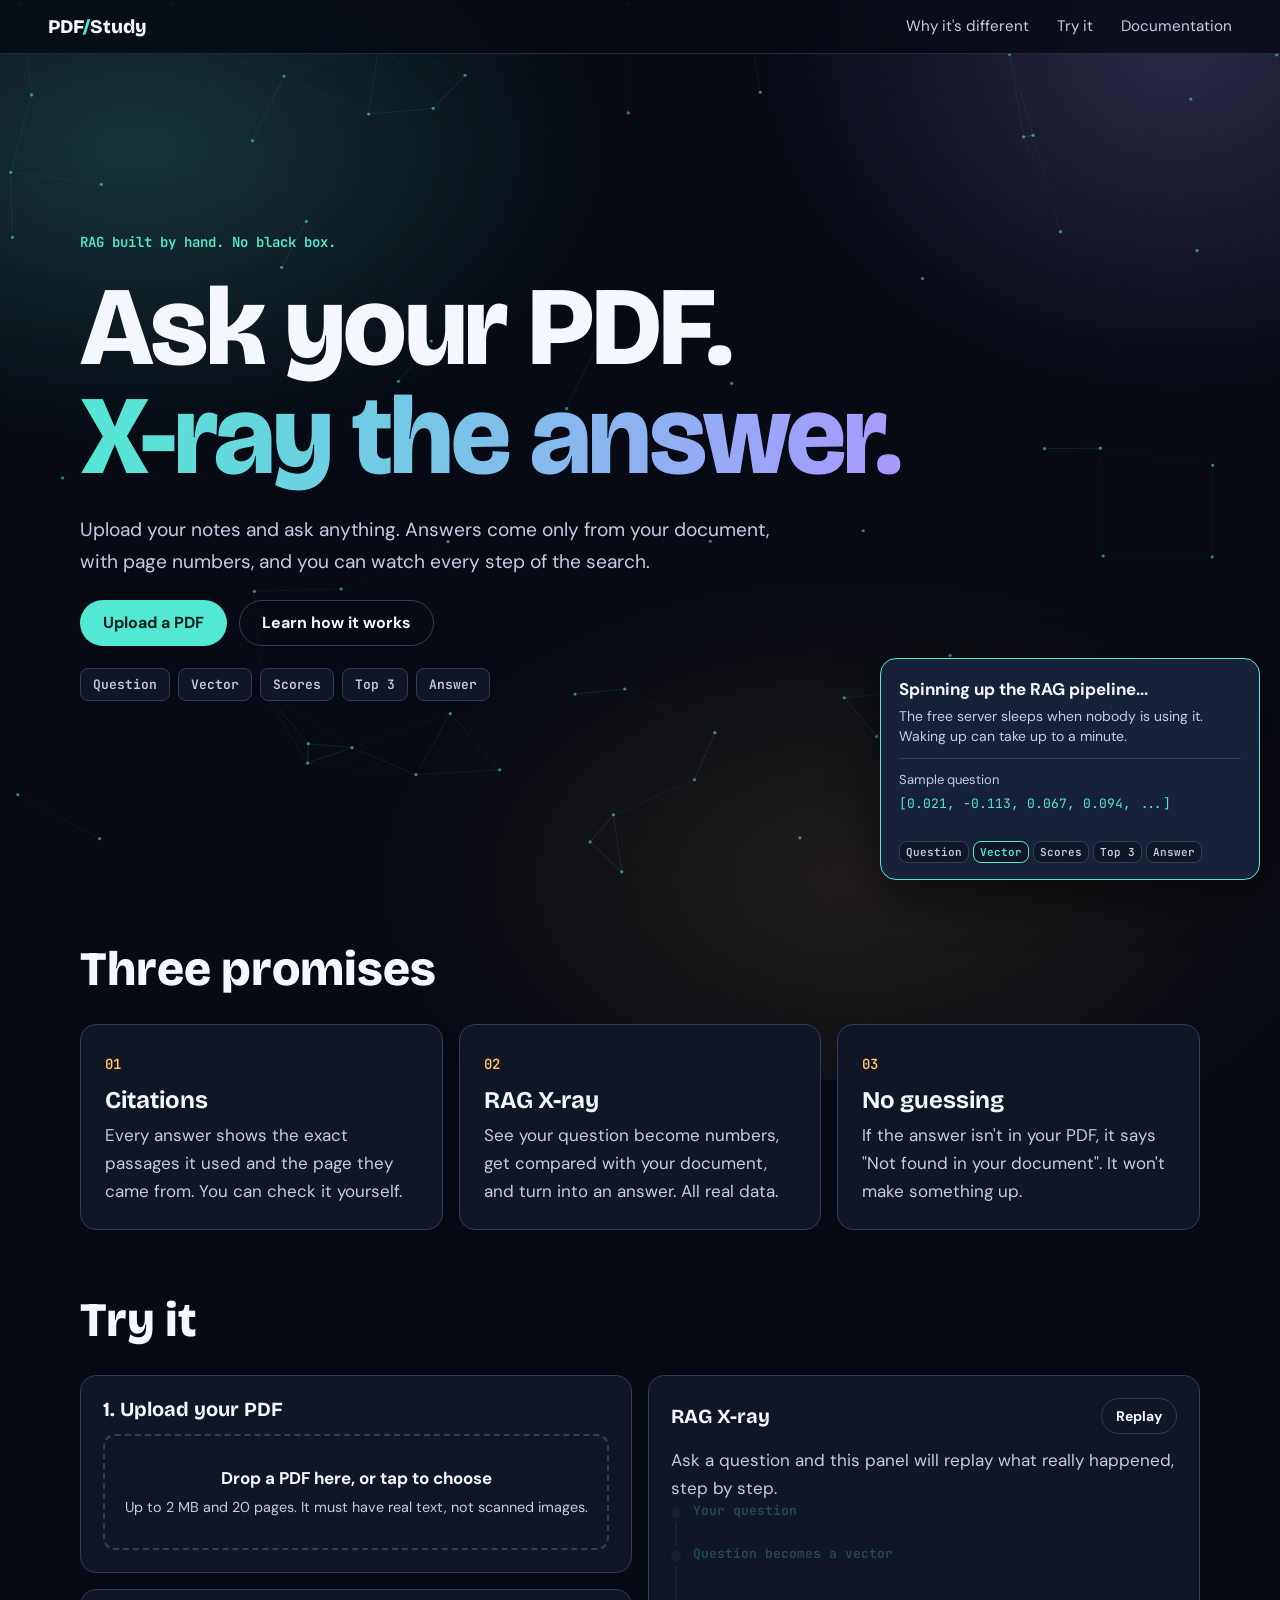
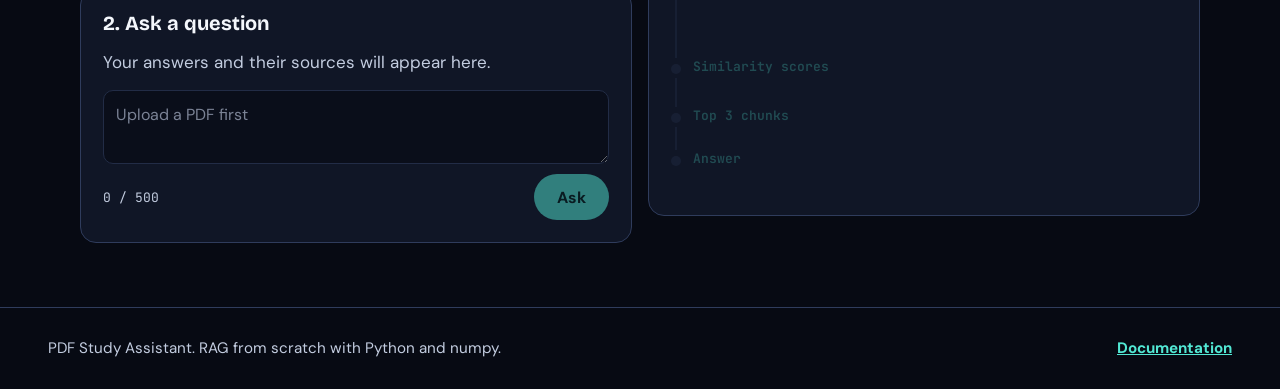
==== commit 38448d56: "feat: add favicon" ====
--- a/docs/index.html
+++ b/docs/index.html
@@ -5,6 +5,7 @@
   <meta name="viewport" content="width=device-width, initial-scale=1">
   <title>PDF Study Assistant</title>
   <meta name="description" content="Ask questions about your PDF. Every answer comes from your document, with page numbers, and an X-ray view of how it was found.">
+  <link rel="icon" href="data:image/svg+xml,%3Csvg xmlns='http://www.w3.org/2000/svg' viewBox='0 0 32 32'%3E%3Crect width='32' height='32' rx='8' fill='%23070a13'/%3E%3Cpath d='M9 24 23 8' stroke='%2352e8d4' stroke-width='5' stroke-linecap='round'/%3E%3C/svg%3E">
   <script>document.documentElement.classList.add("js");</script>
   <link rel="preconnect" href="https://fonts.googleapis.com">
   <link rel="preconnect" href="https://fonts.gstatic.com" crossorigin>
--- a/docs/css/app.css
+++ b/docs/css/app.css
@@ -0,0 +1,208 @@
+/* Styles for the main page only. */
+main { padding: 0 clamp(16px, 4vw, 48px); }
+
+/* Hero */
+.hero {
+  display: flex; flex-direction: column; justify-content: center; gap: 22px;
+  max-width: 1120px; min-height: calc(100svh - 75px); margin: 0 auto;
+  padding: 48px 0;
+}
+
+.eyebrow { color: var(--cyan); font: 600 .875rem var(--mono); }
+
+.hero-title {
+  max-width: 13ch;
+  font-size: clamp(3rem, 10vw, 7rem); font-weight: 800; letter-spacing: -.02em;
+  line-height: .98;
+}
+.hero-title em {
+  font-style: normal;
+  background: linear-gradient(100deg, var(--cyan), var(--violet), var(--amber), var(--cyan));
+  background-size: 300% 100%;
+  -webkit-background-clip: text; background-clip: text; color: transparent;
+  animation: shimmer 9s linear infinite;
+}
+@keyframes shimmer { to { background-position: -300% 0; } }
+
+/* The hero title's words rise in one by one. See motion.js. */
+.word { display: inline-block; }
+.js .word { animation: word-rise .75s cubic-bezier(.2, .7, .2, 1) backwards; }
+@keyframes word-rise { from { opacity: 0; transform: translateY(.45em); } }
+
+.hero-text { max-width: 56ch; color: var(--muted); font-size: 1.2rem; }
+.hero-actions { display: flex; flex-wrap: wrap; gap: 12px; }
+
+/* Features */
+.features, .assistant { max-width: 1120px; margin: 0 auto; padding: 64px 0 0; }
+
+.section-title { margin-bottom: 28px; font-size: clamp(2rem, 5vw, 3rem); font-weight: 800; }
+
+.feature-grid { display: grid; grid-template-columns: repeat(3, 1fr); gap: 16px; }
+
+.feature {
+  padding: 24px; background: var(--panel);
+  border: 1px solid var(--line); border-radius: var(--radius);
+  transition: opacity .7s ease, transform .35s, border-color .2s;
+}
+.feature:nth-child(2) { transition-delay: .1s; }
+.feature:nth-child(3) { transition-delay: .2s; }
+.feature:hover { border-color: var(--cyan); transform: translateY(-5px); transition-delay: 0s; }
+.feature-tag { color: var(--amber); font: 600 .875rem var(--mono); }
+.feature h3 { margin: 10px 0 8px; font-size: 1.5rem; }
+.feature p { color: var(--muted); }
+
+/* Workspace */
+.workspace {
+  display: grid; grid-template-columns: minmax(0, 1fr) minmax(0, 1fr);
+  gap: 16px; align-items: start;
+}
+.column { display: grid; gap: 16px; min-width: 0; }
+
+.card {
+  min-width: 0; padding: 22px; background: var(--panel);
+  border: 1px solid var(--line); border-radius: var(--radius);
+}
+.card h3 { margin-bottom: 14px; font-size: 1.25rem; }
+
+.dropzone {
+  display: grid; gap: 4px; padding: 28px 18px; text-align: center; cursor: pointer;
+  border: 2px dashed var(--line); border-radius: 12px;
+  transition: border-color .2s, background .2s, transform .2s;
+}
+.dropzone:hover, .dropzone.dragging {
+  border-color: var(--cyan); background: rgba(82, 232, 212, .07);
+}
+.dropzone.dragging { transform: scale(1.015); }
+.dropzone.ready { border-style: solid; border-color: var(--cyan); }
+.dropzone:focus-within { outline: 2px solid var(--amber); outline-offset: 3px; }
+.dropzone input { position: absolute; opacity: 0; width: 1px; height: 1px; }
+.dropzone strong { overflow-wrap: anywhere; }
+.dropzone span { color: var(--muted); font-size: .9rem; }
+
+.status { margin-top: 10px; font-size: .95rem; }
+.status:empty { display: none; }
+.status.error, .message.error { color: var(--danger); }
+
+/* Chat */
+.chat {
+  display: grid; gap: 12px; max-height: 520px; margin-bottom: 14px;
+  overflow-y: auto;
+}
+.chat-empty { color: var(--muted); }
+
+.message {
+  padding: 12px 14px; border-radius: 12px; overflow-wrap: anywhere;
+  animation: message-in .35s ease backwards;
+}
+@keyframes message-in { from { opacity: 0; transform: translateY(10px); } }
+
+.message.user { justify-self: end; max-width: 90%; background: var(--panel-raised); }
+.message.bot { border: 1px solid var(--line); }
+.message.bot p { white-space: pre-wrap; }
+.message.not-found { border-color: var(--amber); }
+.message.not-found p { color: var(--amber); font-weight: 700; }
+
+.sources { margin-top: 10px; }
+.sources summary { color: var(--cyan); font-size: .95rem; font-weight: 700; cursor: pointer; }
+.source {
+  margin-top: 8px; padding: 10px 12px; background: var(--panel-raised);
+  border-left: 3px solid var(--amber); border-radius: 6px;
+  color: var(--muted); font-size: .9rem; line-height: 1.5;
+}
+.source-meta {
+  display: block; margin-bottom: 4px;
+  color: var(--amber); font: 600 .75rem var(--mono);
+}
+
+textarea {
+  display: block; width: 100%; padding: 12px;
+  background: var(--ink); color: var(--text);
+  border: 1px solid var(--line); border-radius: 10px;
+  font: 400 1rem/1.5 var(--body); resize: vertical;
+  transition: border-color .2s;
+}
+textarea:focus { outline: none; border-color: var(--cyan); }
+textarea::placeholder { color: var(--muted); }
+textarea:disabled { opacity: .6; cursor: not-allowed; }
+
+.ask-row {
+  display: flex; align-items: center; justify-content: space-between; margin-top: 10px;
+}
+.counter { color: var(--muted); font: 400 .8125rem var(--mono); }
+
+/* RAG X-ray */
+.xray { position: sticky; top: 84px; max-height: calc(100vh - 100px); overflow-y: auto; }
+.xray-head {
+  display: flex; align-items: center; justify-content: space-between; gap: 12px;
+  margin-bottom: 12px;
+}
+.xray-head h3 { margin: 0; }
+.xray-empty { color: var(--muted); }
+
+.xray-steps { display: grid; gap: 0; margin: 0; padding: 0; list-style: none; }
+
+.xray-step {
+  position: relative; padding: 0 0 18px 22px;
+  opacity: .25; transition: opacity .4s;
+}
+.xray-step.active { opacity: 1; }
+/* The timeline dot and the line joining it to the next step. */
+.xray-step::before {
+  content: ""; position: absolute; left: 0; top: 6px; width: 10px; height: 10px;
+  border-radius: 50%; background: var(--line); transition: background .3s, box-shadow .3s;
+}
+.xray-step::after {
+  content: ""; position: absolute; left: 4px; top: 20px; bottom: 0; width: 2px;
+  background: var(--line);
+}
+.xray-step:last-child::after { display: none; }
+.xray-step.active::before { background: var(--cyan); box-shadow: 0 0 12px var(--cyan); }
+
+.xray-step h4 { margin-bottom: 8px; font: 600 .8125rem var(--mono); color: var(--cyan); }
+.xray-question { font-size: 1.05rem; font-weight: 500; overflow-wrap: anywhere; }
+.xray-note { margin-top: 6px; color: var(--muted); font-size: .85rem; line-height: 1.4; }
+.xray-answer { white-space: pre-wrap; overflow-wrap: anywhere; }
+.xray-answer.not-found { color: var(--amber); font-weight: 700; }
+
+/* Each bar is one real number from the question's vector. */
+.vector-bars { display: flex; align-items: center; gap: 2px; height: 64px; }
+.vector-bars span {
+  flex: 1; min-width: 0; height: var(--size); border-radius: 2px;
+  background: var(--cyan); transform: scaleY(0);
+  transition: transform .4s cubic-bezier(.2, .7, .2, 1);
+  transition-delay: calc(var(--index) * 22ms);
+}
+.vector-bars span.negative { background: var(--violet); }
+.vector-bars.shown span { transform: none; }
+
+.score-list { display: grid; gap: 5px; }
+.score-row {
+  display: grid; grid-template-columns: 92px 1fr 48px; gap: 8px; align-items: center;
+  color: var(--muted); font: 400 .75rem var(--mono);
+}
+.score-track { height: 8px; background: var(--panel-raised); border-radius: 4px; overflow: hidden; }
+.score-fill {
+  display: block; height: 100%; width: 0; border-radius: 4px; background: var(--violet);
+  transition: width .7s cubic-bezier(.2, .7, .2, 1);
+  transition-delay: calc(var(--index) * 45ms);
+}
+.score-row.top { color: var(--amber); font-weight: 600; }
+.score-row.top .score-fill { background: var(--amber); }
+
+.top-list { display: grid; gap: 8px; }
+.top-chunk {
+  padding: 10px 12px; background: var(--panel-raised);
+  border-left: 3px solid var(--amber); border-radius: 6px;
+  font-size: .875rem; line-height: 1.45; overflow-wrap: anywhere;
+  animation: message-in .4s ease backwards;
+  animation-delay: calc(var(--index) * 130ms);
+}
+.top-chunk .source-meta { margin-bottom: 3px; }
+
+@media (max-width: 900px) {
+  .feature-grid, .workspace { grid-template-columns: minmax(0, 1fr); }
+  .feature, .feature:nth-child(2), .feature:nth-child(3) { transition-delay: 0s; }
+  /* A stacked X-ray scrolls with the page instead of inside its own box. */
+  .xray { position: static; max-height: none; }
+  .hero { min-height: auto; padding: 56px 0 24px; }
+}
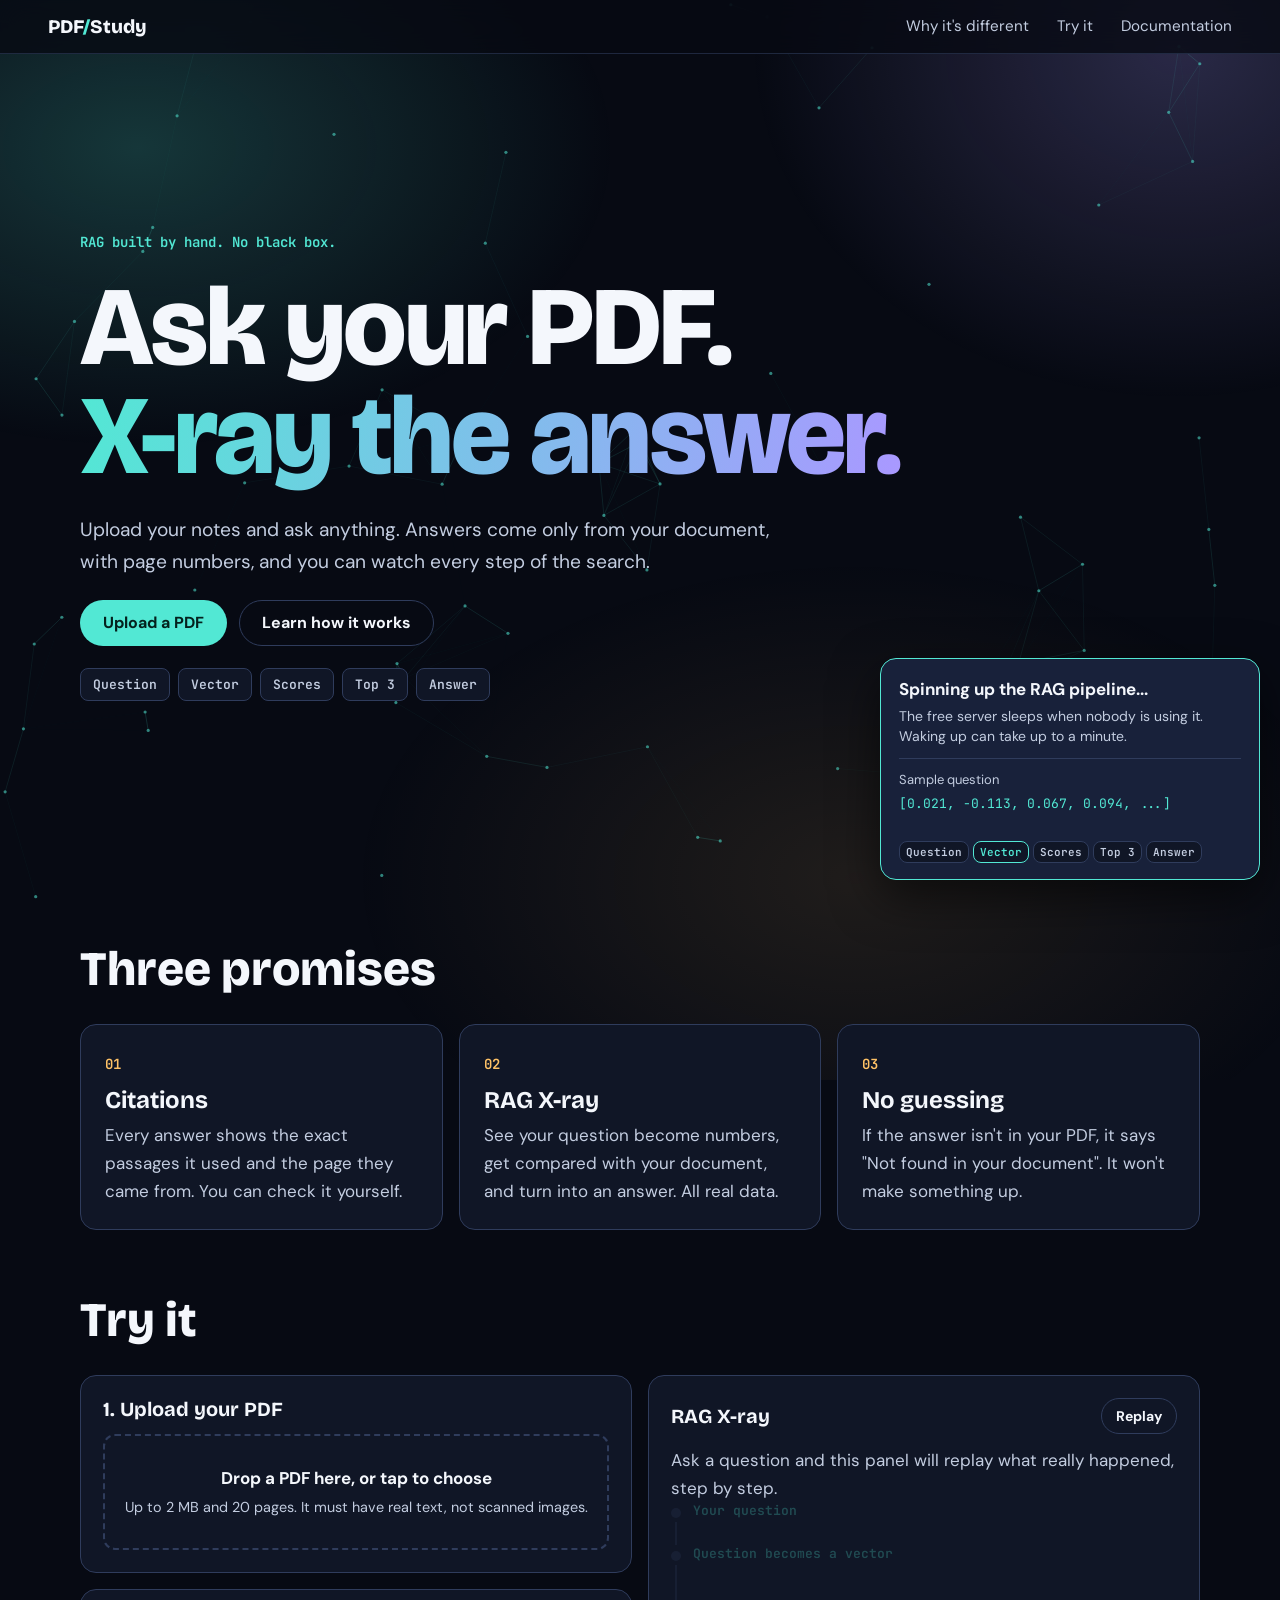
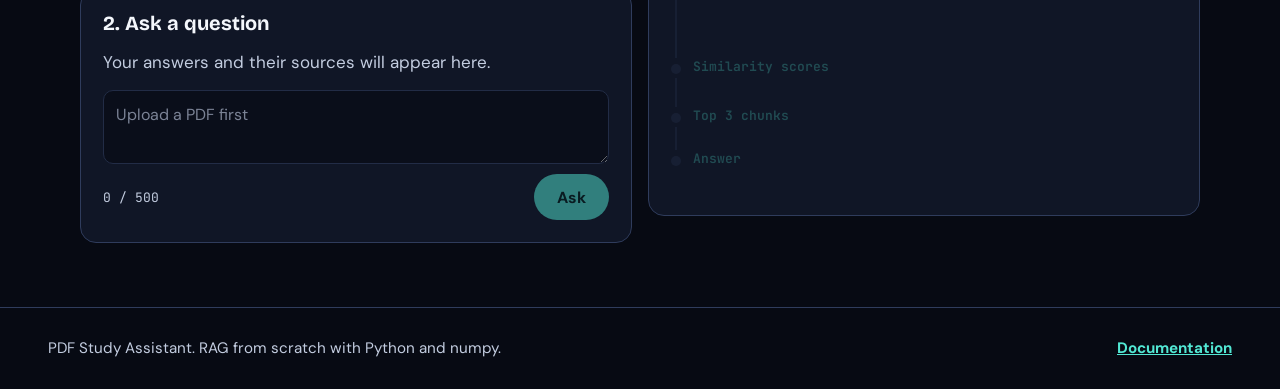
==== commit f1113edc: "fix: keep Try it link in the docs nav on phones" ====
--- a/docs/index.html
+++ b/docs/index.html
@@ -20,7 +20,7 @@
   <header class="nav">
     <a class="brand" href="#top">PDF<span>/</span>Study</a>
     <nav aria-label="Main">
-      <a href="#why">Why it's different</a>
+      <a class="hide-small" href="#why">Why it's different</a>
       <a href="#assistant">Try it</a>
       <a href="documentation.html">Documentation</a>
     </nav>
--- a/docs/css/base.css
+++ b/docs/css/base.css
@@ -170,7 +170,7 @@
 .footer a { font-weight: 700; }
 
 @media (max-width: 560px) {
-  .nav nav a:first-child { display: none; }
+  .nav nav a.hide-small { display: none; }
 }
 
 /* Respect people who ask their device for less motion. */
--- a/docs/css/app.css
+++ b/docs/css/app.css
@@ -85,6 +85,7 @@
 
 /* Chat */
 .chat {
+  position: relative; /* lets app.js measure a message's place in the chat */
   display: grid; gap: 12px; max-height: 520px; margin-bottom: 14px;
   overflow-y: auto;
 }
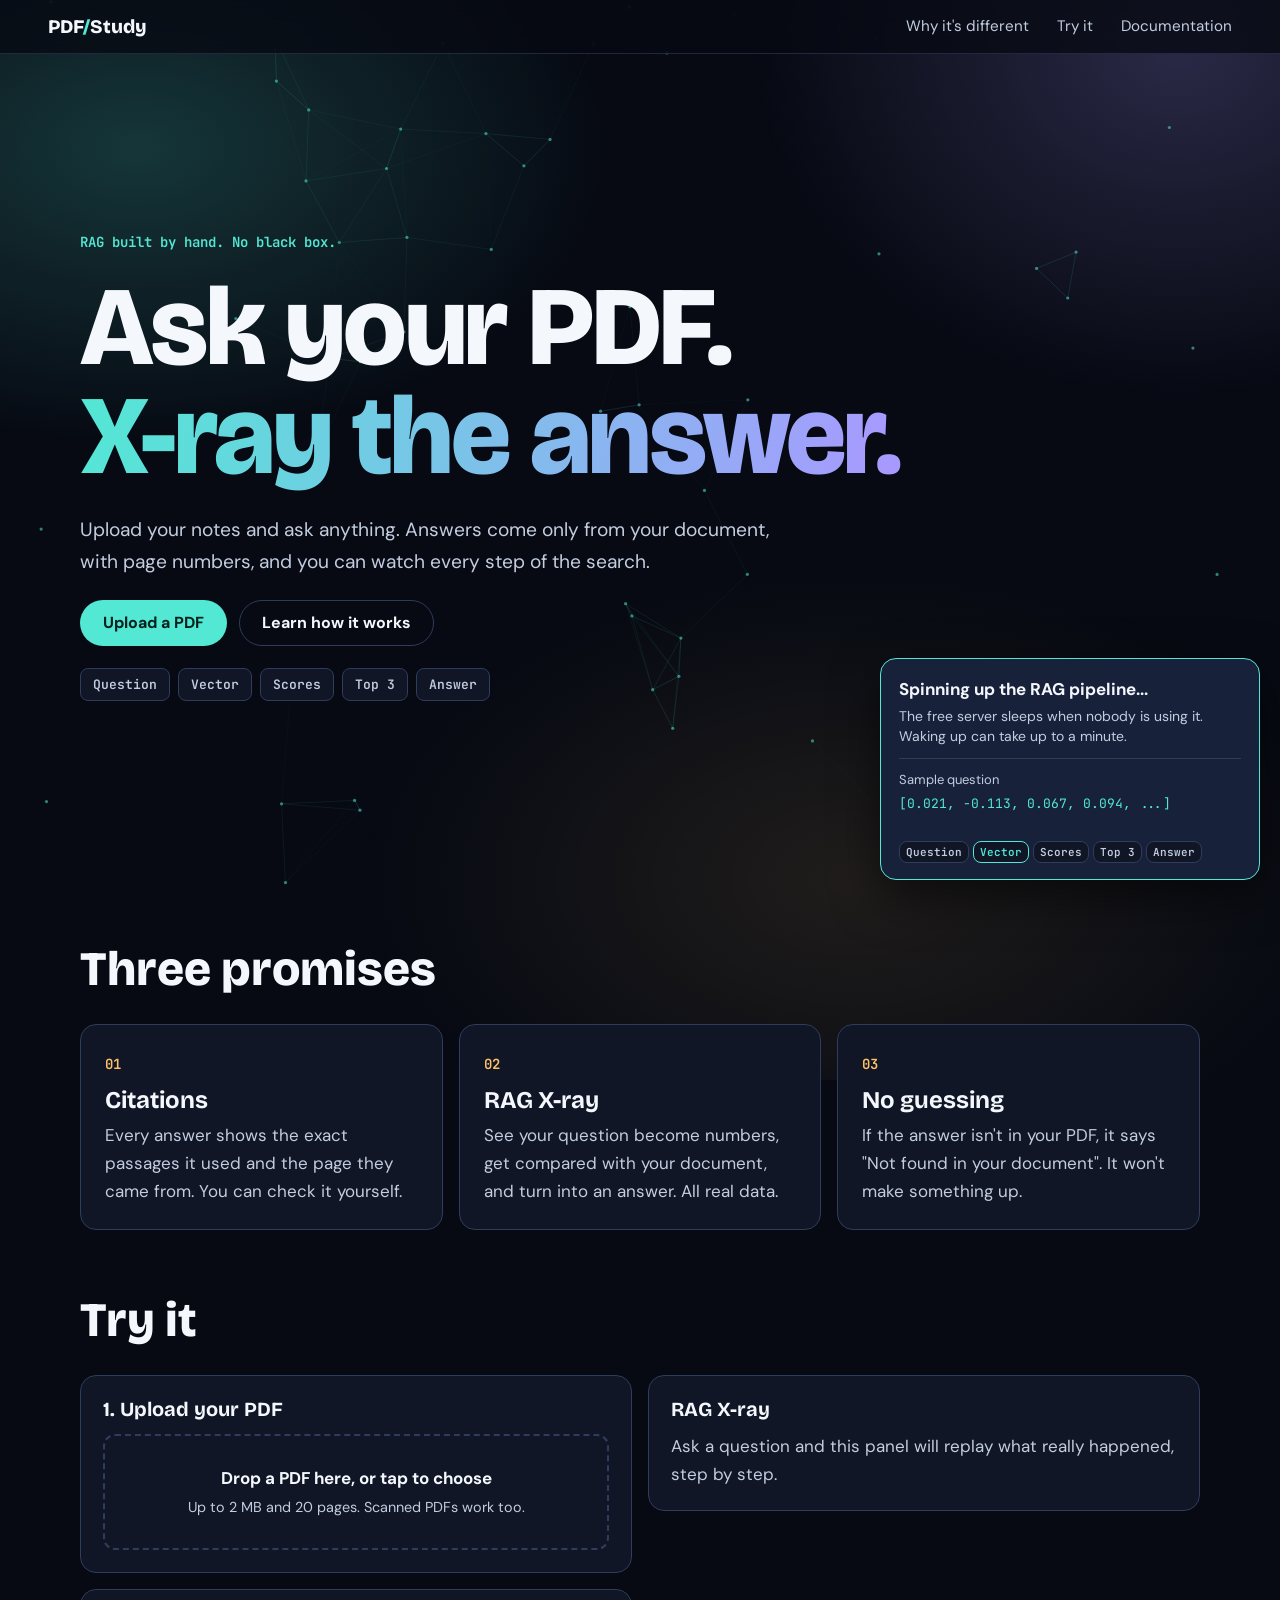
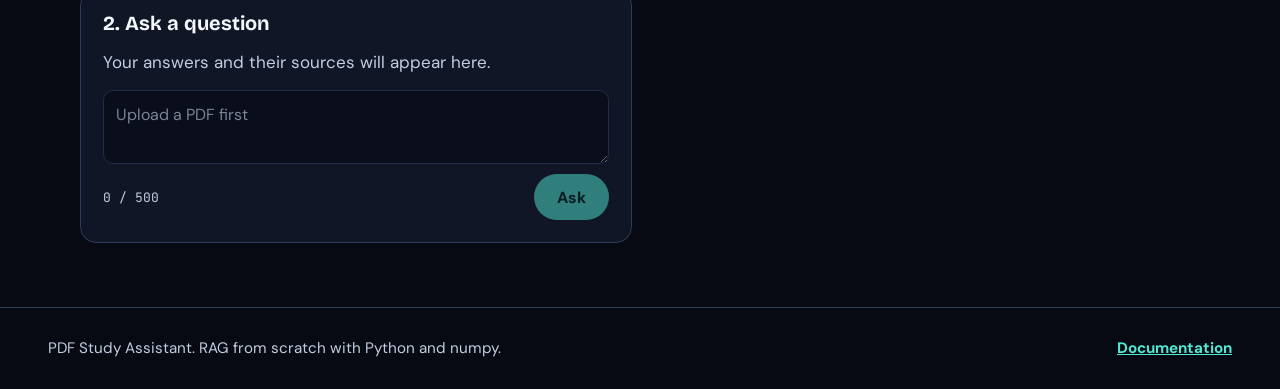
==== commit 2f6bdcb0: "feat: show OCR results after upload" ====
--- a/docs/index.html
+++ b/docs/index.html
@@ -70,7 +70,7 @@
             <label class="dropzone" id="dropzone">
               <input type="file" id="file-input" accept="application/pdf,.pdf">
               <strong id="dropzone-title">Drop a PDF here, or tap to choose</strong>
-              <span id="dropzone-hint">Up to 2 MB and 20 pages. It must have real text, not scanned images.</span>
+              <span id="dropzone-hint">Up to 2 MB and 20 pages. Scanned PDFs work too.</span>
             </label>
             <p class="status" id="upload-status" role="status"></p>
           </div>
--- a/docs/css/base.css
+++ b/docs/css/base.css
@@ -18,6 +18,9 @@
 }
 
 *, *::before, *::after { box-sizing: border-box; }
+
+/* Any "display" rule would otherwise beat the hidden attribute. */
+[hidden] { display: none !important; }
 
 html { scroll-behavior: smooth; scroll-padding-top: 88px; }
 
--- a/docs/css/app.css
+++ b/docs/css/app.css
@@ -82,6 +82,12 @@
 .status { margin-top: 10px; font-size: .95rem; }
 .status:empty { display: none; }
 .status.error, .message.error { color: var(--danger); }
+.status.error {
+  padding: 10px 12px; font-weight: 700; overflow-wrap: anywhere;
+  background: rgba(255, 157, 157, .1);
+  border: 1px solid var(--danger); border-radius: 10px;
+  animation: message-in .3s ease backwards;
+}
 
 /* Chat */
 .chat {
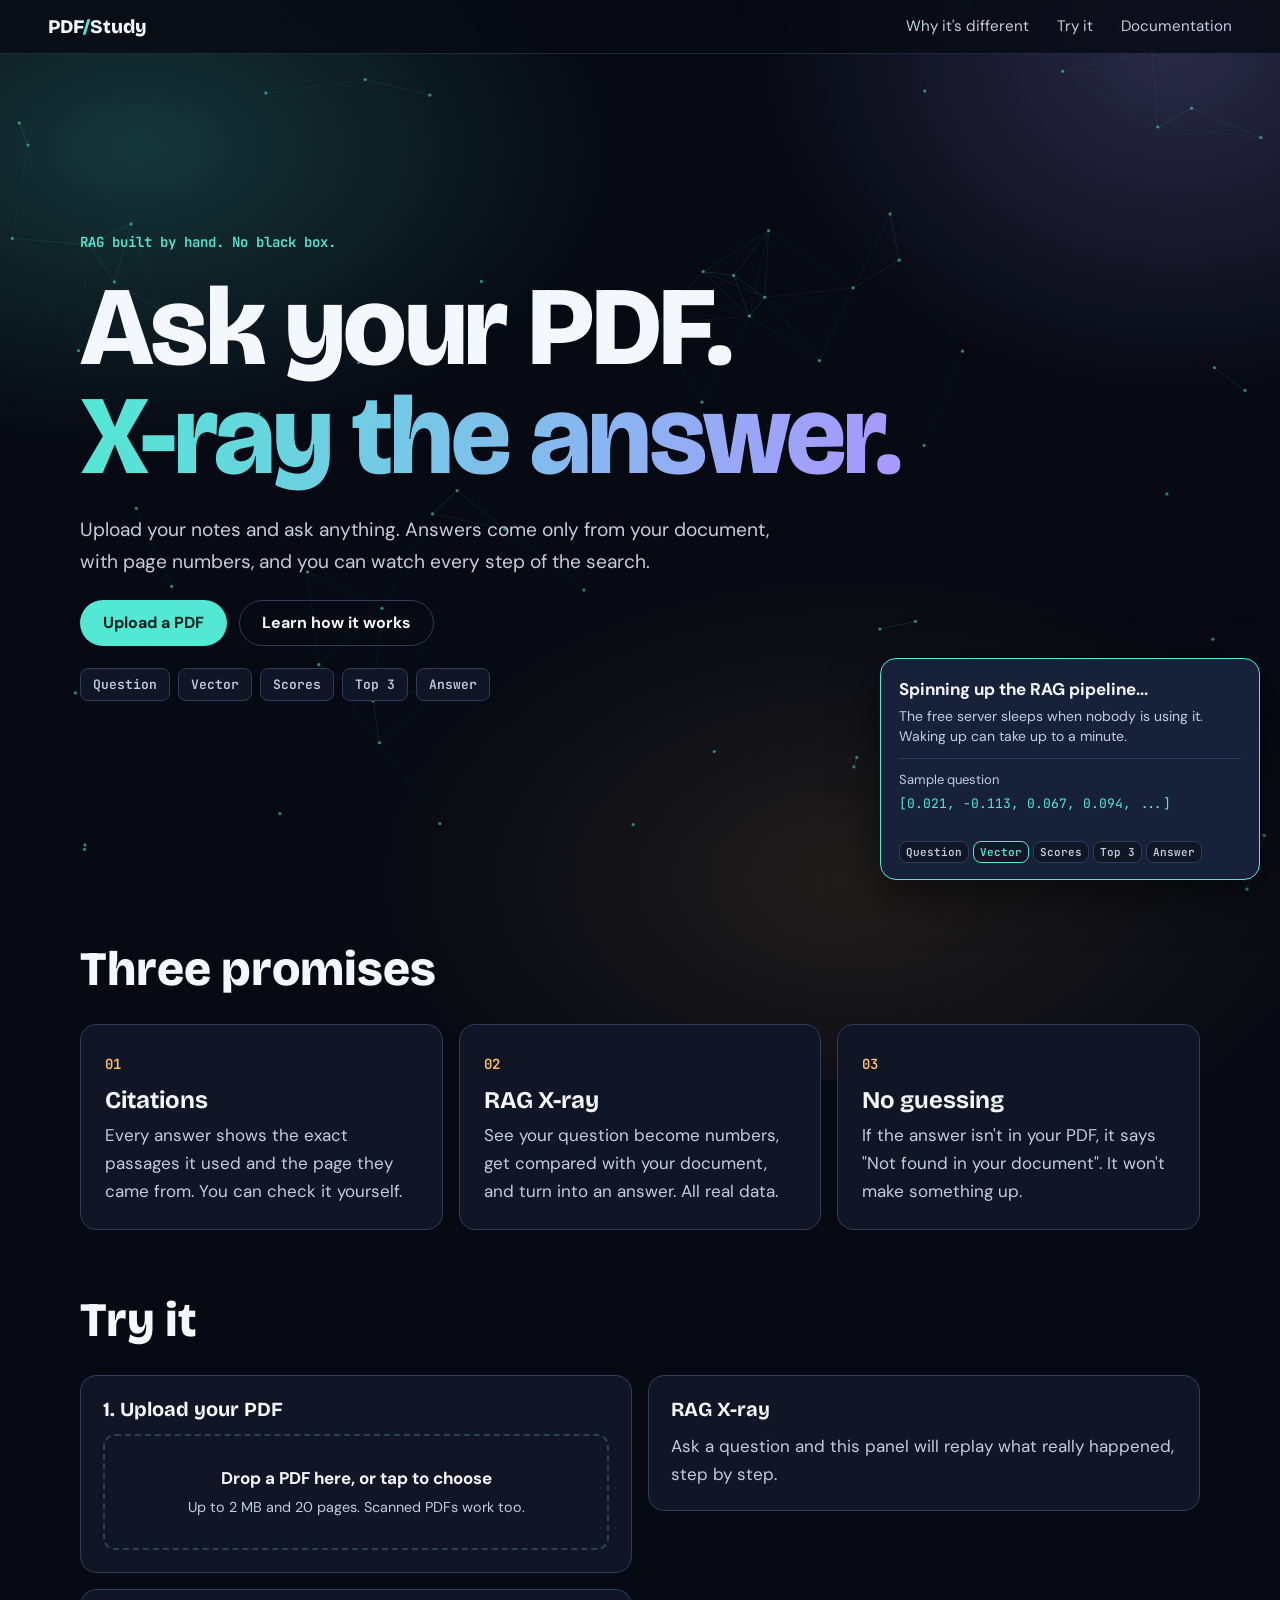
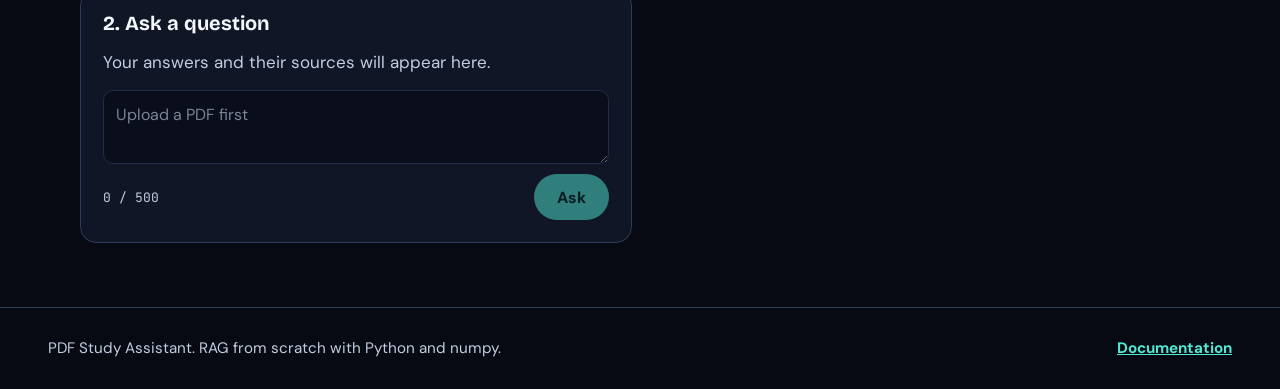
==== commit adfd77a5: "feat: add shared icon set" ====
--- a/docs/index.html
+++ b/docs/index.html
@@ -134,6 +134,7 @@
   <script src="js/config.js"></script>
   <script src="js/background.js"></script>
   <script src="js/motion.js"></script>
+  <script src="js/icons.js"></script>
   <script src="js/loader.js"></script>
   <script src="js/api.js"></script>
   <script src="js/xray.js"></script>
--- a/docs/css/base.css
+++ b/docs/css/base.css
@@ -37,6 +37,12 @@
 a { color: var(--cyan); }
 
 :focus-visible { outline: 2px solid var(--amber); outline-offset: 3px; }
+
+.icon {
+  width: 1.25em; height: 1.25em; flex: none;
+  fill: none; stroke: currentColor; stroke-width: 1.8;
+  stroke-linecap: round; stroke-linejoin: round;
+}
 
 .sr-only {
   position: absolute; width: 1px; height: 1px; overflow: hidden;
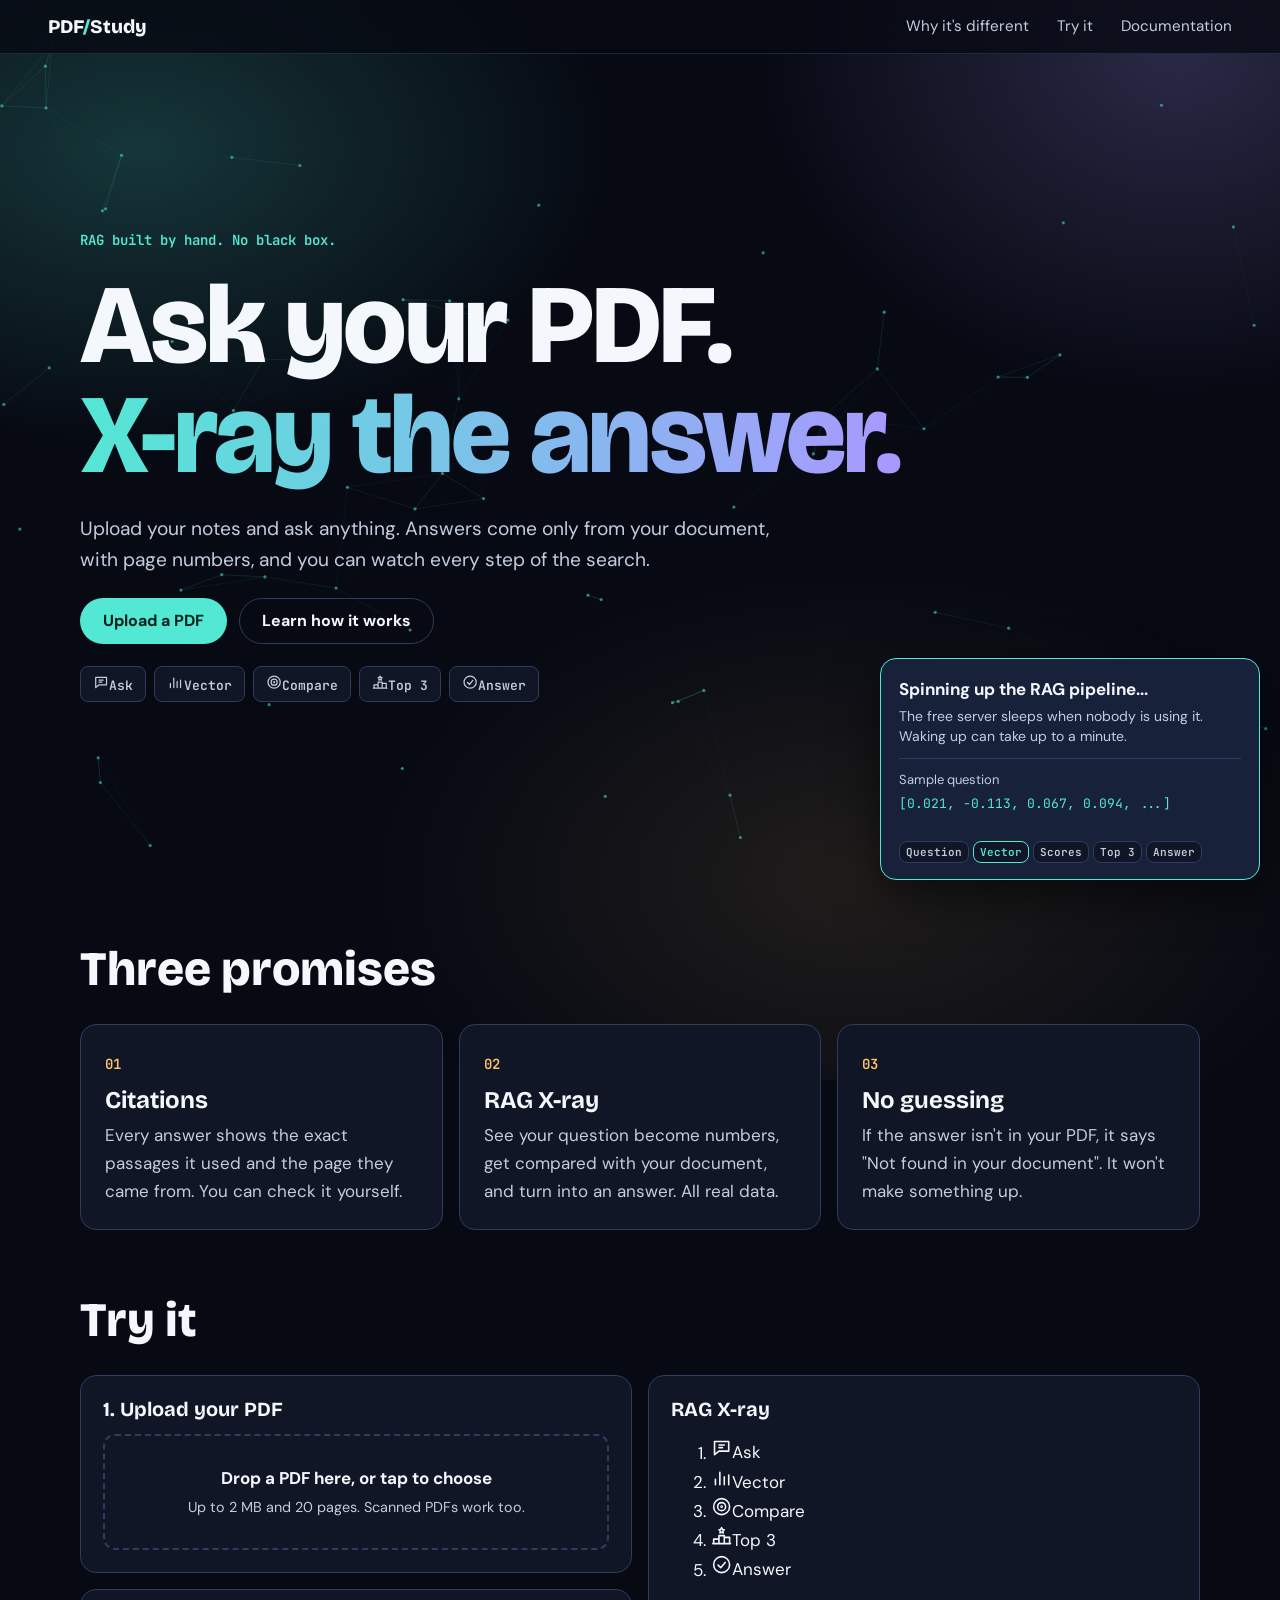
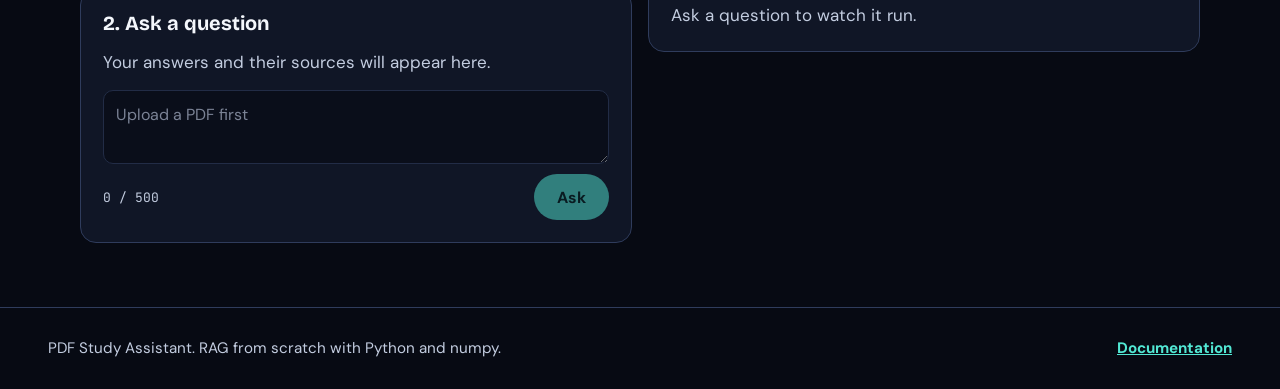
==== commit cfd782c1: "feat: drive the X-ray with a stage rail" ====
--- a/docs/index.html
+++ b/docs/index.html
@@ -12,6 +12,7 @@
   <link href="https://fonts.googleapis.com/css2?family=Bricolage+Grotesque:opsz,wght@12..96,600;12..96,800&family=DM+Sans:wght@400;500;700&family=JetBrains+Mono:wght@400;600&display=swap" rel="stylesheet">
   <link rel="stylesheet" href="css/base.css">
   <link rel="stylesheet" href="css/app.css">
+  <link rel="stylesheet" href="css/xray.css">
 </head>
 <body>
   <div class="bg-gradient" aria-hidden="true"></div>
@@ -35,8 +36,8 @@
         <a class="button primary" href="#assistant">Upload a PDF</a>
         <a class="button ghost" href="documentation.html">Learn how it works</a>
       </div>
-      <ol class="flow reveal" aria-label="The pipeline: question, vector, scores, top 3, answer">
-        <li>Question</li><li>Vector</li><li>Scores</li><li>Top 3</li><li>Answer</li>
+      <ol class="flow reveal" aria-label="The pipeline: ask, vector, compare, top 3, answer">
+        <li><svg class="icon" aria-hidden="true"><use href="#i-ask"/></svg>Ask</li><li><svg class="icon" aria-hidden="true"><use href="#i-vector"/></svg>Vector</li><li><svg class="icon" aria-hidden="true"><use href="#i-compare"/></svg>Compare</li><li><svg class="icon" aria-hidden="true"><use href="#i-top"/></svg>Top 3</li><li><svg class="icon" aria-hidden="true"><use href="#i-answer"/></svg>Answer</li>
       </ol>
     </section>
 
@@ -72,6 +73,7 @@
               <strong id="dropzone-title">Drop a PDF here, or tap to choose</strong>
               <span id="dropzone-hint">Up to 2 MB and 20 pages. Scanned PDFs work too.</span>
             </label>
+            <div class="page-map" id="page-map"></div>
             <p class="status" id="upload-status" role="status"></p>
           </div>
 
@@ -96,31 +98,52 @@
             <h3>RAG X-ray</h3>
             <button class="button small ghost" id="xray-replay" type="button" hidden>Replay</button>
           </div>
-          <p class="xray-empty" id="xray-empty">Ask a question and this panel will replay what really happened, step by step.</p>
-          <ol class="xray-steps" id="xray-steps" hidden>
-            <li class="xray-step" data-step="question">
+          <div class="rail" id="xray-rail">
+            <ol>
+              <li><span class="rail-node"><svg class="icon" aria-hidden="true"><use href="#i-ask"/></svg></span>Ask</li>
+              <li><span class="rail-node"><svg class="icon" aria-hidden="true"><use href="#i-vector"/></svg></span>Vector</li>
+              <li><span class="rail-node"><svg class="icon" aria-hidden="true"><use href="#i-compare"/></svg></span>Compare</li>
+              <li><span class="rail-node"><svg class="icon" aria-hidden="true"><use href="#i-top"/></svg></span>Top 3</li>
+              <li><span class="rail-node"><svg class="icon" aria-hidden="true"><use href="#i-answer"/></svg></span>Answer</li>
+            </ol>
+            <span class="rail-packet" aria-hidden="true"></span>
+          </div>
+          <p class="xray-empty" id="xray-empty">Ask a question to watch it run.</p>
+          <div id="xray-stages" hidden>
+            <section class="xray-stage" hidden>
               <h4>Your question</h4>
               <p class="xray-question" id="xray-question"></p>
-            </li>
-            <li class="xray-step" data-step="vector">
-              <h4>Question becomes a vector</h4>
+            </section>
+            <section class="xray-stage" hidden>
+              <h4>Question as numbers</h4>
               <div class="vector-bars" id="xray-vector"></div>
-              <p class="xray-note" id="xray-vector-note"></p>
-            </li>
-            <li class="xray-step" data-step="scores">
-              <h4>Similarity scores</h4>
-              <div class="score-list" id="xray-scores"></div>
-              <p class="xray-note" id="xray-scores-note"></p>
-            </li>
-            <li class="xray-step" data-step="top">
+              <p class="vector-size"><strong id="xray-dimensions"></strong> numbers, first <span id="xray-preview-size"></span> shown</p>
+            </section>
+            <section class="xray-stage" hidden>
+              <h4>Closest chunks</h4>
+              <div id="xray-radar"></div>
+              <p class="legend">
+                <span class="top"><i></i>Top 3</span>
+                <span><i></i>Other chunks</span>
+                <span>Closer = more similar</span>
+              </p>
+              <p class="heat-title">Where the matches are, by page</p>
+              <div class="heat" id="xray-heat" aria-hidden="true"></div>
+            </section>
+            <section class="xray-stage" hidden>
               <h4>Top 3 chunks</h4>
               <div class="top-list" id="xray-top"></div>
-            </li>
-            <li class="xray-step" data-step="answer">
+            </section>
+            <section class="xray-stage" hidden>
               <h4>Answer</h4>
-              <p class="xray-answer" id="xray-answer"></p>
-            </li>
-          </ol>
+              <svg class="funnel" viewBox="0 0 240 44" aria-hidden="true">
+                <path pathLength="1" d="M30 2C30 28 120 16 120 42"/>
+                <path pathLength="1" d="M120 2V42"/>
+                <path pathLength="1" d="M210 2C210 28 120 16 120 42"/>
+              </svg>
+              <div class="answer-box" id="xray-answer-box"></div>
+            </section>
+          </div>
         </aside>
       </div>
     </section>
@@ -137,6 +160,9 @@
   <script src="js/icons.js"></script>
   <script src="js/loader.js"></script>
   <script src="js/api.js"></script>
+  <script src="js/pagemap.js"></script>
+  <script src="js/xray-radar.js"></script>
+  <script src="js/xray-cards.js"></script>
   <script src="js/xray.js"></script>
   <script src="js/app.js"></script>
 </body>
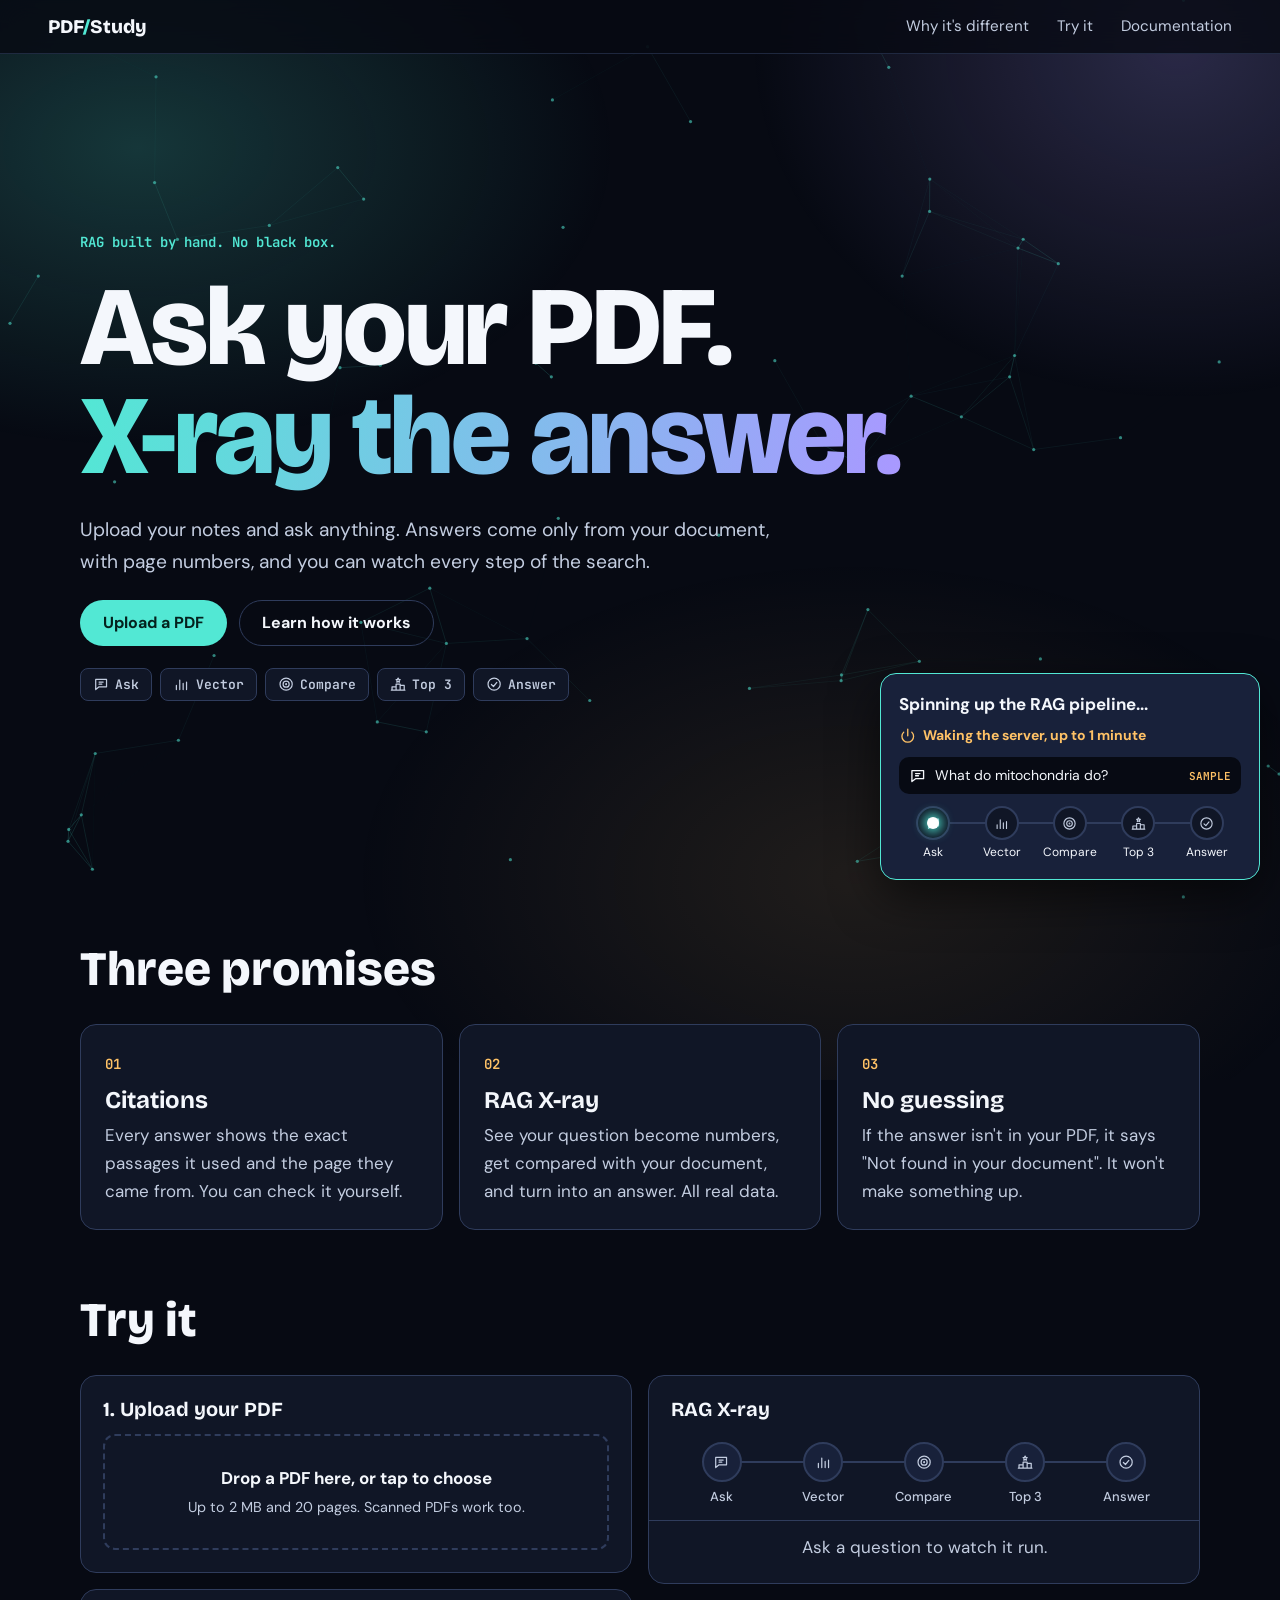
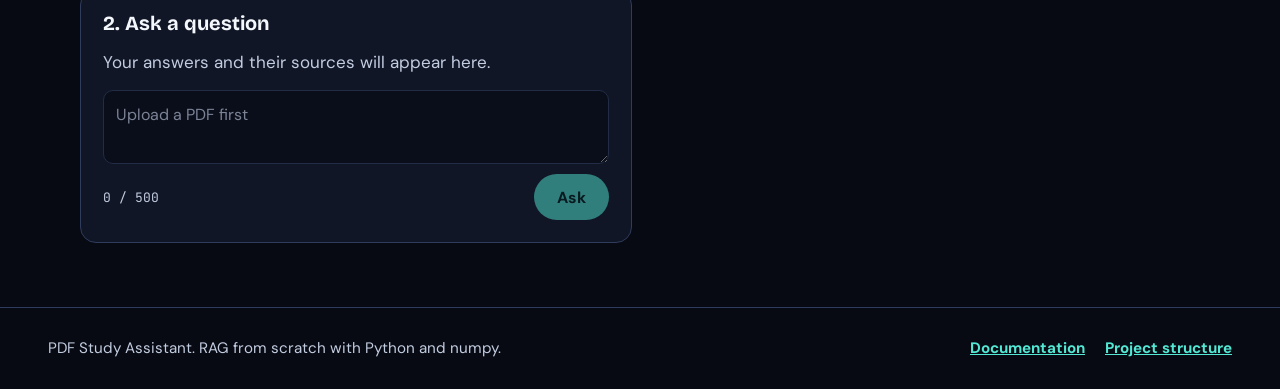
==== commit 35d8ee79: "feat: link structure page from the footers" ====
--- a/docs/index.html
+++ b/docs/index.html
@@ -151,7 +151,10 @@
 
   <footer class="footer">
     <p>PDF Study Assistant. RAG from scratch with Python and numpy.</p>
-    <a href="documentation.html">Documentation</a>
+    <span class="footer-links">
+      <a href="documentation.html">Documentation</a>
+      <a href="structure.html">Project structure</a>
+    </span>
   </footer>
 
   <script src="js/config.js"></script>
--- a/docs/css/base.css
+++ b/docs/css/base.css
@@ -1,4 +1,4 @@
-/* Shared by both pages: colours, background, nav, footer, buttons, loader. */
+/* Shared by every page: colours, background, nav, footer, buttons, loader. */
 :root {
   color-scheme: dark;
   --ink: #070a13;
@@ -120,6 +120,7 @@
   font: 600 .8125rem var(--mono);
 }
 .flow li {
+  display: inline-flex; align-items: center; gap: 6px;
   padding: 7px 12px; border: 1px solid var(--line); border-radius: 8px;
   background: var(--panel); color: var(--muted);
   animation: flow-pulse 5s infinite;
@@ -150,18 +151,73 @@
 }
 .loader.visible { opacity: 1; transform: none; pointer-events: auto; }
 .loader-title { font-weight: 700; }
-.loader-note { margin-top: 4px; color: var(--muted); font-size: .875rem; line-height: 1.4; }
+.loader-wake {
+  display: flex; align-items: center; gap: 6px; margin-top: 6px;
+  color: var(--amber); font-size: .875rem; font-weight: 700;
+}
 .loader-sample {
-  margin-top: 12px; padding-top: 10px; border-top: 1px solid var(--line);
-  color: var(--muted); font-size: .8125rem;
-}
-.loader-stage {
-  display: block; min-height: 2.8em; margin-top: 4px;
-  color: var(--cyan); font: 400 .8125rem/1.4 var(--mono);
-}
-.loader .flow { margin-top: 10px; font-size: .6875rem; gap: 4px; }
-.loader .flow li { padding: 3px 6px; animation: none; }
-.loader .flow li.active { border-color: var(--cyan); color: var(--cyan); }
+  display: flex; align-items: center; gap: 8px; margin-top: 10px; padding: 7px 10px;
+  background: var(--ink); border-radius: 10px; color: var(--text); font-size: .875rem;
+}
+.sample-tag { margin-left: auto; color: var(--amber); font: 600 .6875rem var(--mono); }
+
+/* A page with a beam passing over it, and chunks popping out. */
+.doc-scan {
+  position: relative; display: flex; align-items: center; gap: 4px; height: 52px;
+  margin-top: 10px; padding-left: 52px; overflow: hidden;
+}
+.doc-scan-page { position: absolute; left: 0; top: 2px; width: 44px; height: 48px; color: var(--text); }
+.doc-scan-beam {
+  position: absolute; left: 0; width: 44px; height: 3px; background: var(--cyan);
+  box-shadow: 0 0 10px 2px var(--cyan); animation: beam 1.6s ease-in-out infinite alternate;
+}
+@keyframes beam { from { top: 4px; } to { top: 46px; } }
+.doc-scan-chunk {
+  flex: 1; height: 16px; border-radius: 3px; background: var(--violet);
+  animation: chunk-pop 2.4s ease-in-out infinite; animation-delay: calc(var(--i) * .15s);
+}
+@keyframes chunk-pop {
+  0%, 100% { opacity: .15; transform: scale(.6); }
+  40%, 60% { opacity: 1; transform: none; }
+}
+
+/* The pipeline diagram. --n is the number of stages and --i is each stage. */
+.pipe { position: relative; margin-top: 12px; }
+.pipe ol {
+  display: grid; grid-template-columns: repeat(var(--n), 1fr);
+  margin: 0; padding: 0; list-style: none;
+}
+.pipe::before {
+  content: ""; position: absolute; top: 16px; height: 2px; background: var(--line);
+  left: calc(50% / var(--n)); right: calc(50% / var(--n));
+}
+.pipe li {
+  position: relative; display: grid; justify-items: center; gap: 3px;
+  color: var(--text); font-size: .75rem;
+}
+.pipe-node {
+  display: grid; place-items: center; width: 34px; height: 34px; border-radius: 50%;
+  background: var(--panel); border: 2px solid var(--line); color: var(--muted);
+  animation: pipe-lit calc(var(--n) * 1s) infinite;
+  animation-delay: calc(var(--i) * 1s);
+}
+@keyframes pipe-lit {
+  0%, 30%, 100% { background: var(--panel); border-color: var(--line); color: var(--muted); box-shadow: none; }
+  6%, 22% {
+    background: var(--cyan); border-color: var(--cyan); color: #04211d;
+    box-shadow: 0 0 16px rgba(82, 232, 212, .6);
+  }
+}
+.pipe-packet {
+  position: absolute; top: 11px; left: calc(50% / var(--n));
+  width: 12px; height: 12px; margin-left: -6px;
+  border-radius: 50%; background: #fff; box-shadow: 0 0 12px 3px var(--cyan);
+  animation: pipe-move calc(var(--n) * 1s) linear infinite;
+}
+@keyframes pipe-move {
+  from { left: calc(50% / var(--n)); }
+  to { left: calc(100% - 50% / var(--n)); }
+}
 
 /* Scroll reveals. Only hidden if JavaScript is on, so nothing can get stuck. */
 .js .reveal {
@@ -177,6 +233,7 @@
   border-top: 1px solid var(--line); color: var(--muted); font-size: .95rem;
 }
 .footer a { font-weight: 700; }
+.footer-links { display: flex; flex-wrap: wrap; gap: 8px 20px; }
 
 @media (max-width: 560px) {
   .nav nav a.hide-small { display: none; }
@@ -190,4 +247,5 @@
     transition-duration: .01ms !important;
   }
   .js .reveal { opacity: 1; transform: none; }
-}
+  .pipe-packet { display: none; }
+}
--- a/docs/css/app.css
+++ b/docs/css/app.css
@@ -137,79 +137,8 @@
 }
 .counter { color: var(--muted); font: 400 .8125rem var(--mono); }
 
-/* RAG X-ray */
-.xray { position: sticky; top: 84px; max-height: calc(100vh - 100px); overflow-y: auto; }
-.xray-head {
-  display: flex; align-items: center; justify-content: space-between; gap: 12px;
-  margin-bottom: 12px;
-}
-.xray-head h3 { margin: 0; }
-.xray-empty { color: var(--muted); }
-
-.xray-steps { display: grid; gap: 0; margin: 0; padding: 0; list-style: none; }
-
-.xray-step {
-  position: relative; padding: 0 0 18px 22px;
-  opacity: .25; transition: opacity .4s;
-}
-.xray-step.active { opacity: 1; }
-/* The timeline dot and the line joining it to the next step. */
-.xray-step::before {
-  content: ""; position: absolute; left: 0; top: 6px; width: 10px; height: 10px;
-  border-radius: 50%; background: var(--line); transition: background .3s, box-shadow .3s;
-}
-.xray-step::after {
-  content: ""; position: absolute; left: 4px; top: 20px; bottom: 0; width: 2px;
-  background: var(--line);
-}
-.xray-step:last-child::after { display: none; }
-.xray-step.active::before { background: var(--cyan); box-shadow: 0 0 12px var(--cyan); }
-
-.xray-step h4 { margin-bottom: 8px; font: 600 .8125rem var(--mono); color: var(--cyan); }
-.xray-question { font-size: 1.05rem; font-weight: 500; overflow-wrap: anywhere; }
-.xray-note { margin-top: 6px; color: var(--muted); font-size: .85rem; line-height: 1.4; }
-.xray-answer { white-space: pre-wrap; overflow-wrap: anywhere; }
-.xray-answer.not-found { color: var(--amber); font-weight: 700; }
-
-/* Each bar is one real number from the question's vector. */
-.vector-bars { display: flex; align-items: center; gap: 2px; height: 64px; }
-.vector-bars span {
-  flex: 1; min-width: 0; height: var(--size); border-radius: 2px;
-  background: var(--cyan); transform: scaleY(0);
-  transition: transform .4s cubic-bezier(.2, .7, .2, 1);
-  transition-delay: calc(var(--index) * 22ms);
-}
-.vector-bars span.negative { background: var(--violet); }
-.vector-bars.shown span { transform: none; }
-
-.score-list { display: grid; gap: 5px; }
-.score-row {
-  display: grid; grid-template-columns: 92px 1fr 48px; gap: 8px; align-items: center;
-  color: var(--muted); font: 400 .75rem var(--mono);
-}
-.score-track { height: 8px; background: var(--panel-raised); border-radius: 4px; overflow: hidden; }
-.score-fill {
-  display: block; height: 100%; width: 0; border-radius: 4px; background: var(--violet);
-  transition: width .7s cubic-bezier(.2, .7, .2, 1);
-  transition-delay: calc(var(--index) * 45ms);
-}
-.score-row.top { color: var(--amber); font-weight: 600; }
-.score-row.top .score-fill { background: var(--amber); }
-
-.top-list { display: grid; gap: 8px; }
-.top-chunk {
-  padding: 10px 12px; background: var(--panel-raised);
-  border-left: 3px solid var(--amber); border-radius: 6px;
-  font-size: .875rem; line-height: 1.45; overflow-wrap: anywhere;
-  animation: message-in .4s ease backwards;
-  animation-delay: calc(var(--index) * 130ms);
-}
-.top-chunk .source-meta { margin-bottom: 3px; }
-
 @media (max-width: 900px) {
   .feature-grid, .workspace { grid-template-columns: minmax(0, 1fr); }
   .feature, .feature:nth-child(2), .feature:nth-child(3) { transition-delay: 0s; }
-  /* A stacked X-ray scrolls with the page instead of inside its own box. */
-  .xray { position: static; max-height: none; }
   .hero { min-height: auto; padding: 56px 0 24px; }
 }
--- a/docs/css/xray.css
+++ b/docs/css/xray.css
@@ -0,0 +1,250 @@
+/* The RAG X-ray panel and the page map shown after an upload. */
+.xray { position: sticky; top: 84px; max-height: calc(100vh - 100px); overflow-y: auto; }
+.xray-head {
+  display: flex; align-items: center; justify-content: space-between; gap: 12px;
+  margin-bottom: 12px;
+}
+.xray-head h3 { margin: 0; }
+.xray-empty { margin-top: 12px; color: var(--muted); text-align: center; }
+
+/* The rail: five stages with a packet of light travelling between them. */
+.rail {
+  --at: 0;
+  position: sticky; top: -22px; z-index: 2;
+  margin: 0 -22px; padding: 10px 22px 12px;
+  background: var(--panel); border-bottom: 1px solid var(--line);
+}
+.rail ol {
+  position: relative; display: grid; grid-template-columns: repeat(5, 1fr);
+  margin: 0; padding: 0; list-style: none;
+}
+/* The track, and the part of it that has been travelled. */
+.rail ol::before, .rail ol::after {
+  content: ""; position: absolute; top: 19px; left: 10%; height: 2px;
+}
+.rail ol::before { right: 10%; background: var(--line); }
+.rail ol::after {
+  width: calc(var(--at) * 20%); background: var(--cyan);
+  box-shadow: 0 0 8px var(--cyan); transition: width .6s ease;
+}
+.rail li {
+  position: relative; z-index: 1; display: grid; justify-items: center; gap: 4px;
+  color: var(--muted); font-size: .8125rem; font-weight: 500;
+  transition: color .3s;
+}
+.rail-node {
+  display: grid; place-items: center; width: 40px; height: 40px;
+  background: var(--panel-raised); border: 2px solid var(--line); border-radius: 50%;
+  transition: border-color .3s, background .3s, color .3s, box-shadow .3s, transform .3s;
+}
+.rail li.done, .rail li.active { color: var(--text); }
+.rail li.done .rail-node { border-color: var(--cyan); color: var(--cyan); }
+.rail li.active .rail-node {
+  background: var(--cyan); border-color: var(--cyan); color: #04211d;
+  box-shadow: 0 0 18px rgba(82, 232, 212, .6); transform: scale(1.12);
+}
+.rail-packet {
+  /* 22px is the rail's side padding, and 6px is half the packet. */
+  position: absolute; z-index: 2; top: 24px;
+  left: calc(22px + (100% - 44px) * (.1 + var(--at) * .2) - 6px);
+  width: 12px; height: 12px; border-radius: 50%; background: #fff;
+  box-shadow: 0 0 14px 3px var(--cyan); opacity: 0;
+  transition: left .6s ease, opacity .3s;
+}
+.rail.running .rail-packet { opacity: 1; }
+.rail.finished .rail-packet { opacity: 0; }
+
+/* Stages appear one at a time, so nothing is ever faded and hard to read. */
+.xray-stage { padding-top: 16px; animation: stage-in .45s ease backwards; }
+@keyframes stage-in { from { opacity: 0; transform: translateY(12px); } }
+.xray-stage h4 { margin-bottom: 8px; font: 600 .8125rem var(--mono); color: var(--cyan); }
+
+.xray-question {
+  padding: 10px 14px; overflow-wrap: anywhere;
+  background: var(--panel-raised); border-radius: 12px 12px 12px 2px;
+  font-size: 1.05rem; font-weight: 500;
+}
+.xray-question:empty::before { content: "\200b"; }
+
+/* Vector: a bar for each real number, around a zero line. */
+.vector-bars {
+  position: relative; display: flex; gap: 2px; height: 84px;
+}
+.vector-bars::before {
+  content: ""; position: absolute; left: 0; right: 0; top: 50%; height: 1px; background: var(--line);
+}
+.vector-bars span { position: relative; flex: 1; min-width: 0; }
+.vector-bars i {
+  position: absolute; left: 0; right: 0; bottom: 50%; height: calc(var(--size) / 2);
+  border-radius: 2px 2px 0 0; background: var(--cyan);
+  transform: scaleY(0); transform-origin: bottom;
+  transition: transform .45s cubic-bezier(.2, .7, .2, 1);
+  transition-delay: calc(var(--i) * 22ms);
+}
+.vector-bars .negative i {
+  top: 50%; bottom: auto; border-radius: 0 0 2px 2px;
+  background: var(--violet); transform-origin: top;
+}
+.vector-bars.shown i { transform: none; }
+.vector-size { margin-top: 8px; color: var(--muted); font: 400 .8125rem var(--mono); }
+.vector-size strong { color: var(--cyan); font-size: 1.1rem; }
+
+/* Radar: the real similarity scores as distance from the question. */
+.radar { display: block; width: 100%; max-width: 320px; margin: 0 auto; overflow: visible; }
+.radar-ring { fill: none; stroke: var(--line); stroke-dasharray: 3 5; }
+.radar-sweep {
+  fill: var(--cyan); opacity: .16;
+  transform-origin: 160px 160px; animation: radar-spin 1.3s linear 2 forwards;
+}
+@keyframes radar-spin { to { transform: rotate(360deg); opacity: 0; } }
+.radar-dot {
+  fill: var(--violet); transition: transform .9s cubic-bezier(.2, .7, .2, 1);
+}
+.radar-dot.top { fill: var(--amber); filter: drop-shadow(0 0 5px var(--amber)); }
+.radar-rank {
+  fill: #2b1a00; font: 700 10px var(--mono); opacity: 0;
+  transition: opacity .3s 1.2s; pointer-events: none;
+}
+.settled .radar-rank { opacity: 1; }
+.radar-link {
+  stroke: var(--amber); stroke-width: 1.5;
+  stroke-dasharray: 1; stroke-dashoffset: 1;
+  transition: stroke-dashoffset .5s ease 1.1s;
+}
+.settled .radar-link { stroke-dashoffset: 0; }
+.radar-core circle { fill: var(--cyan); }
+.radar-core use { fill: none; stroke: #04211d; stroke-width: 1.8; stroke-linecap: round; stroke-linejoin: round; }
+
+.legend {
+  display: flex; flex-wrap: wrap; justify-content: center; gap: 4px 14px; margin-top: 6px;
+  color: var(--muted); font-size: .8125rem;
+}
+.legend span { display: inline-flex; align-items: center; gap: 5px; }
+.legend i { width: 10px; height: 10px; border-radius: 50%; background: var(--violet); }
+.legend .top i { background: var(--amber); }
+
+/* Heat map: the same scores, laid out by page. */
+.heat-title { margin-top: 12px; color: var(--muted); font-size: .8125rem; text-align: center; }
+.heat { display: flex; flex-wrap: wrap; justify-content: center; gap: 8px; margin-top: 6px; }
+.heat-page { display: grid; justify-items: center; gap: 3px; }
+.heat-cells {
+  display: grid; grid-template-columns: repeat(3, 10px); gap: 2px; padding: 4px;
+  background: var(--panel-raised); border-radius: 4px;
+}
+.heat-cell {
+  width: 10px; height: 10px; border-radius: 2px;
+  background: rgba(168, 153, 255, calc(.15 + var(--heat) * .85));
+  animation: cell-in .35s ease backwards; animation-delay: calc(var(--i) * 15ms);
+}
+.heat-cell.top { background: var(--amber); box-shadow: 0 0 6px var(--amber); }
+@keyframes cell-in { from { opacity: 0; transform: scale(.2); } }
+.heat-label { color: var(--muted); font: 400 .75rem var(--mono); }
+
+/* Top 3 cards. */
+.top-list { display: grid; gap: 8px; }
+.top-chunk {
+  display: flex; gap: 12px; padding: 10px 12px;
+  background: var(--panel-raised); border-left: 3px solid var(--amber); border-radius: 8px;
+  animation: stage-in .4s ease backwards; animation-delay: calc(var(--i) * 140ms);
+}
+.top-side { display: flex; align-items: center; gap: 6px; flex: none; }
+.top-rank {
+  display: grid; place-items: center; width: 24px; height: 24px; border-radius: 50%;
+  background: var(--amber); color: #2b1a00; font: 700 .8125rem var(--mono);
+}
+.ring { position: relative; width: 44px; height: 44px; }
+.ring svg { width: 100%; height: 100%; transform: rotate(-90deg); }
+.ring circle { fill: none; stroke-width: 3.5; }
+.ring-track { stroke: var(--line); }
+.ring-fill { stroke: var(--amber); stroke-linecap: round; transition: stroke-dashoffset .8s ease .2s; }
+.ring span {
+  position: absolute; inset: 0; display: grid; place-items: center;
+  font: 600 .75rem var(--mono); color: var(--text);
+}
+.top-body { min-width: 0; }
+.top-text {
+  display: -webkit-box; -webkit-box-orient: vertical; -webkit-line-clamp: 2; line-clamp: 2;
+  overflow: hidden; margin-top: 3px; font-size: .875rem; line-height: 1.4; overflow-wrap: anywhere;
+}
+
+.page-chip {
+  display: inline-flex; align-items: center; gap: 3px; padding: 1px 7px 1px 4px;
+  background: rgba(255, 194, 102, .14); border-radius: 999px;
+  color: var(--amber); font: 600 .75rem var(--mono);
+}
+
+/* Answer: three chunks flow into the AI, and out comes the answer. */
+.funnel { display: block; width: 100%; max-width: 240px; height: 44px; margin: 0 auto 6px; }
+.funnel path {
+  fill: none; stroke: var(--amber); stroke-width: 2; stroke-dasharray: 1; stroke-dashoffset: 1;
+  animation: draw-line .6s ease forwards;
+}
+.funnel path:nth-child(2) { animation-delay: .12s; }
+.funnel path:nth-child(3) { animation-delay: .24s; }
+@keyframes draw-line { to { stroke-dashoffset: 0; } }
+
+.answer-box { display: flex; align-items: flex-start; gap: 12px; }
+.stamp {
+  display: grid; place-items: center; flex: none; width: 46px; height: 46px; border-radius: 50%;
+  background: var(--cyan); color: #04211d; font-size: 1.3rem;
+  animation: stamp-in .45s cubic-bezier(.2, 1.6, .4, 1) backwards;
+}
+.stamp.missing { background: var(--amber); color: #2b1a00; }
+@keyframes stamp-in { from { opacity: 0; transform: scale(2.2) rotate(-14deg); } }
+.xray-answer { white-space: pre-wrap; overflow-wrap: anywhere; font-weight: 500; }
+.stamp.missing + div .xray-answer { color: var(--amber); font-weight: 700; }
+.answer-pages { display: flex; flex-wrap: wrap; gap: 4px; margin-top: 6px; }
+
+/* The page map under the upload box. */
+.page-map:empty { display: none; }
+.page-map { margin-top: 14px; }
+.stats { display: flex; gap: 8px; }
+.stat {
+  flex: 1; display: grid; justify-items: center; padding: 8px 4px;
+  background: var(--panel-raised); border-radius: 10px; color: var(--cyan);
+  animation: stage-in .4s ease backwards;
+}
+.stat strong { color: var(--text); font: 800 1.5rem/1.2 var(--display); }
+.stat span { color: var(--muted); font-size: .8125rem; }
+
+.thumbs { display: flex; flex-wrap: wrap; gap: 8px; margin-top: 10px; }
+.thumb {
+  display: grid; justify-items: center; gap: 2px;
+  animation: thumb-in .35s cubic-bezier(.2, 1.3, .4, 1) backwards;
+  animation-delay: calc(var(--i) * 45ms);
+}
+@keyframes thumb-in { from { opacity: 0; transform: translateY(10px) scale(.8); } }
+.thumb-sheet {
+  position: relative; display: flex; flex-direction: column; gap: 3px;
+  width: 36px; height: 48px; padding: 6px 5px;
+  background: var(--text); border-radius: 3px;
+  transition: transform .15s;
+}
+.thumb:hover .thumb-sheet { transform: translateY(-3px); }
+.thumb-line { height: 3px; border-radius: 1px; background: #33415f; }
+.thumb-line:nth-child(even) { width: 72%; }
+.thumb-badge {
+  position: absolute; right: -6px; bottom: -6px; display: grid; place-items: center;
+  width: 20px; height: 20px; border-radius: 50%;
+  background: var(--cyan); color: #04211d; font-size: .7rem;
+}
+.thumb.unread .thumb-sheet { background: var(--panel-raised); color: var(--danger); align-items: center; justify-content: center; }
+.thumb-number { color: var(--muted); font: 400 .75rem var(--mono); }
+
+/* Citations in the chat: page chips with a small score meter. */
+.source-chips { display: inline-flex; flex-wrap: wrap; gap: 6px; vertical-align: middle; }
+.source-chip { display: inline-grid; gap: 3px; }
+.meter { display: block; height: 3px; background: var(--line); border-radius: 2px; overflow: hidden; }
+.meter i { display: block; height: 100%; background: var(--amber); }
+
+@media (max-width: 900px) {
+  /* A stacked X-ray scrolls with the page instead of inside its own box. */
+  .xray { position: static; max-height: none; overflow: visible; }
+  .rail { top: 53px; }
+}
+
+/* With animation off, show each picture in its finished state. */
+@media (prefers-reduced-motion: reduce) {
+  .radar-sweep, .rail-packet { display: none; }
+  .funnel path { stroke-dashoffset: 0; }
+}
